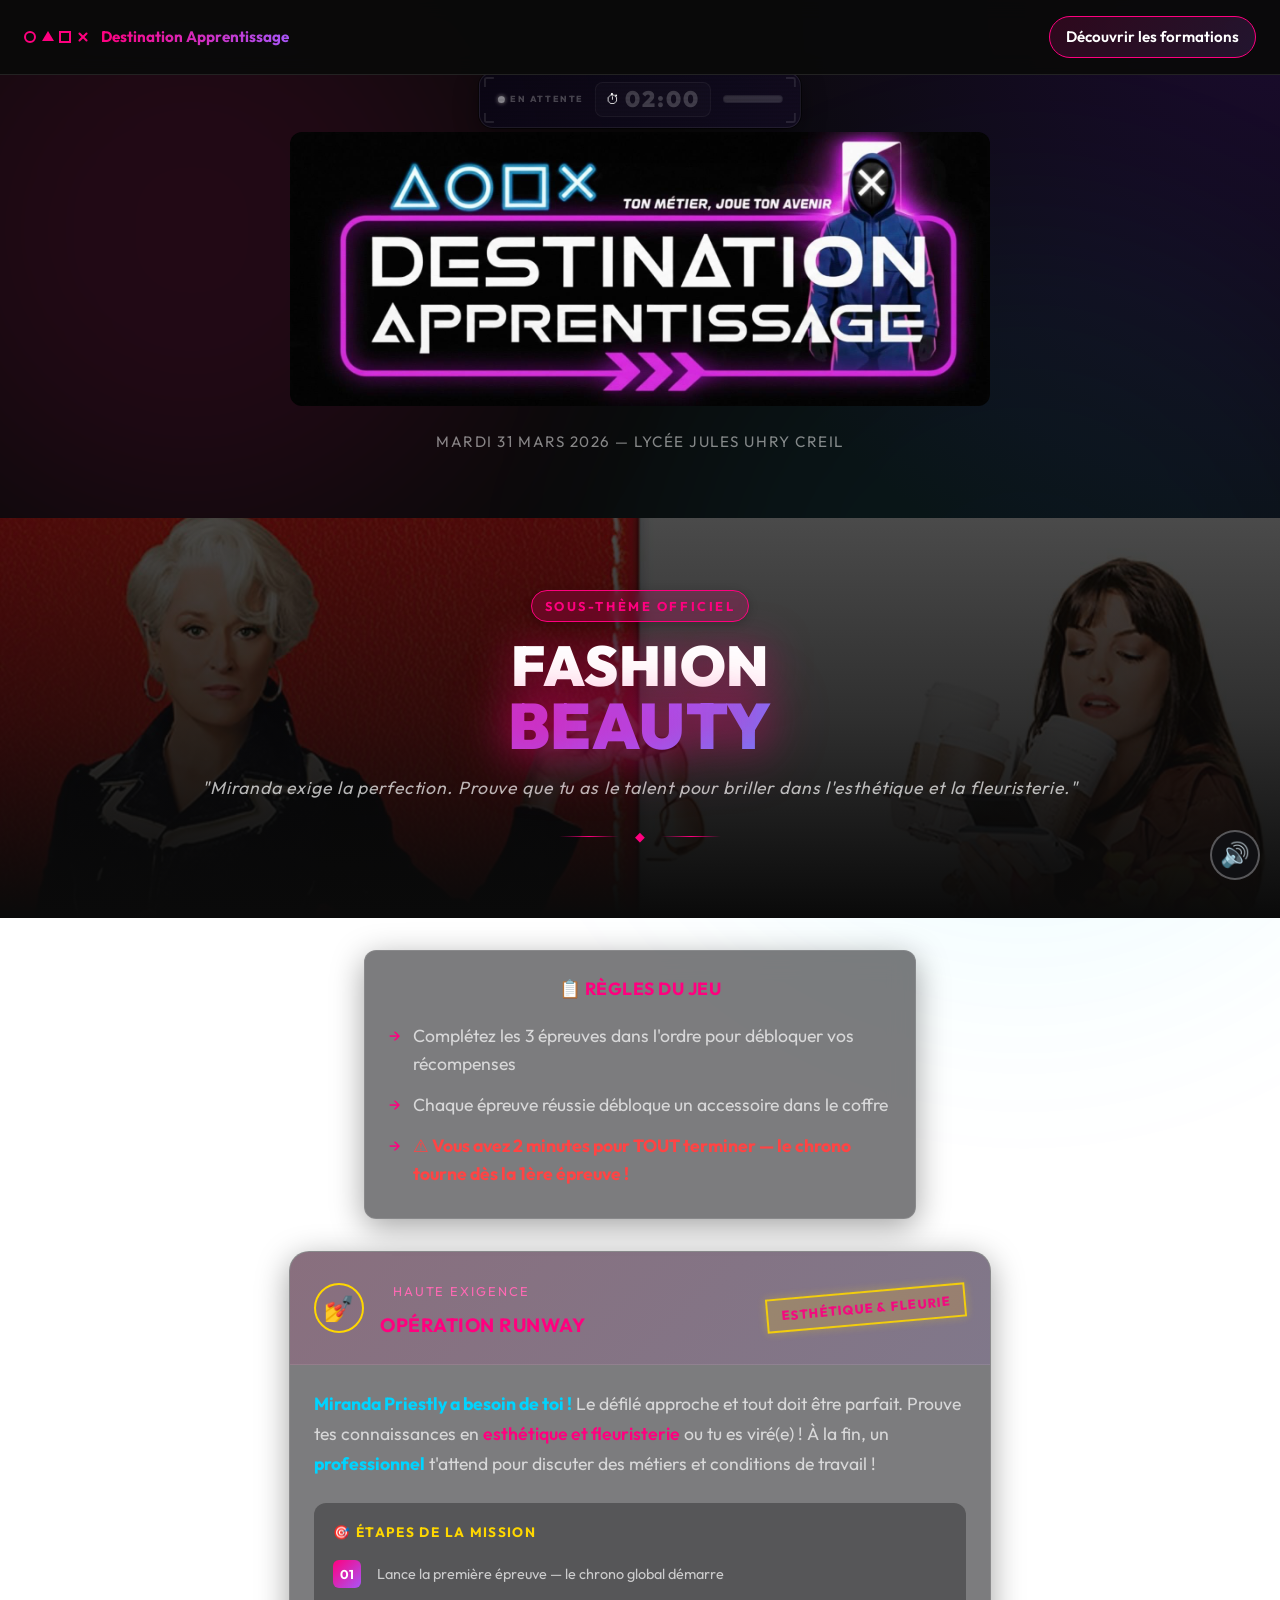
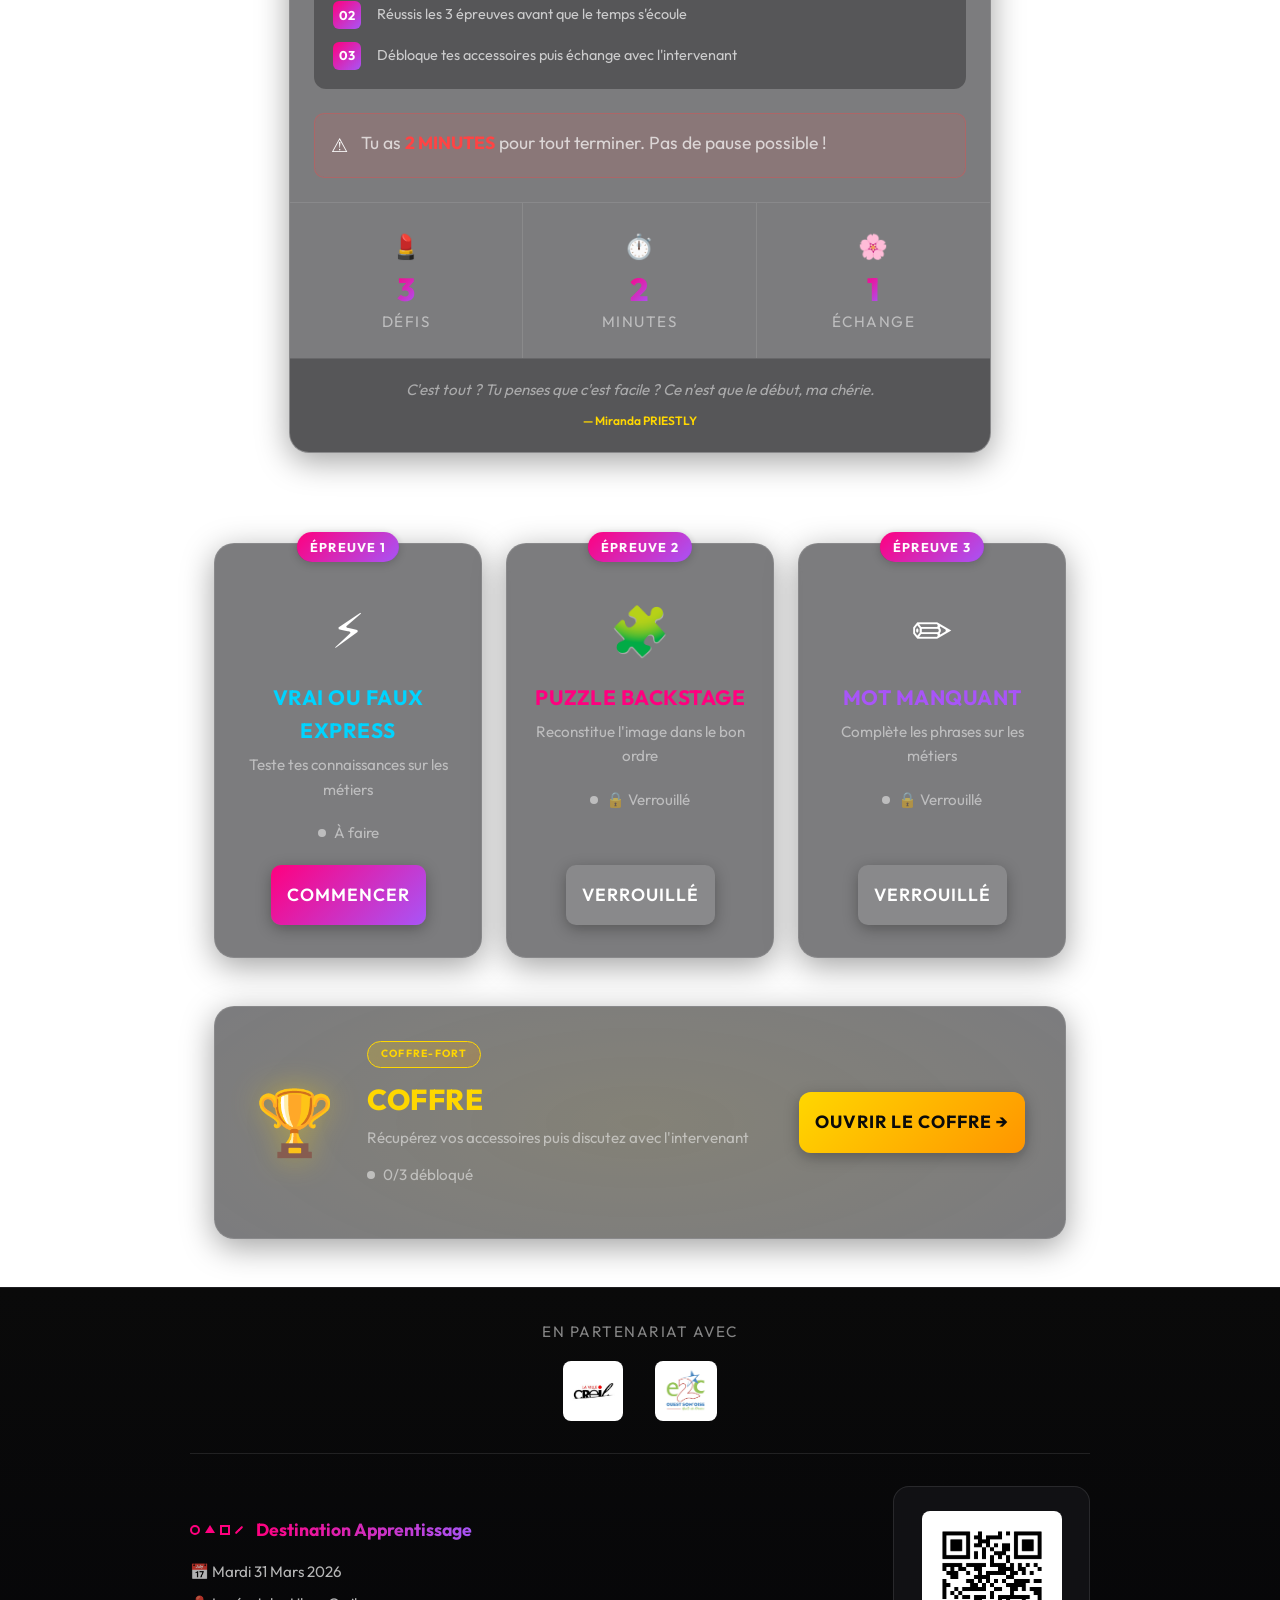
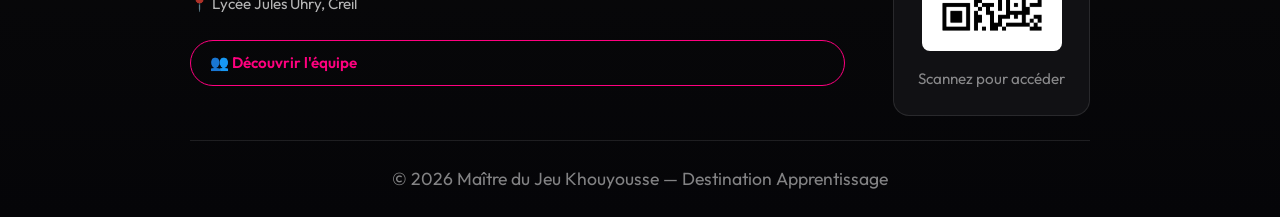
==== index.html @ c0b59d20 "Add files via upload" ====
<!DOCTYPE html>
<html lang="fr">
<head>
  <meta charset="UTF-8">
  <meta name="viewport" content="width=device-width, initial-scale=1.0">
  <title>Destination Apprentissage - Accueil</title>
  <link rel="stylesheet" href="css/styles.css">
  <link rel="icon" type="image/jpeg" href="img/favicon.jpeg">
  <audio id="bg-music" loop><source src="audio/music.mp3" type="audio/mpeg"></audio>
</head>
<body>
  <div class="page-loader" id="page-loader">
    <div class="loader-content"><div class="loader-logo"><div class="loader-symbols">
      <span class="loader-symbol circle"></span><span class="loader-symbol triangle"></span><span class="loader-symbol square"></span><span class="loader-symbol cross"></span>
    </div></div>
    <div class="loader-text">DESTINATION APPRENTISSAGE</div>
    <div class="loader-bar"><div class="loader-progress"></div></div>
    <div class="loader-status">Atterrissage imminent...</div></div>
  </div>
  <header class="header">
    <div class="header-left">
      <div class="squid-symbols"><span class="symbol circle"></span><span class="symbol triangle"></span><span class="symbol square"></span><span class="symbol cross"></span></div>
      <span class="logo-text">Destination Apprentissage</span>
    </div>
    <div class="header-right">
      <a href="https://www.onisep.fr/ressources/univers-metier/metiers/estheticien-cosmeticien-estheticienne-cosmeticienne" target="_blank" class="btn-formation"><span class="btn-formation-text">Découvrir les formations</span></a>
    </div>
  </header>
  <main class="main-container">
    <section class="hero">
      <img src="img/affiche_boost.jpeg" alt="Destination Apprentissage" class="hero-affiche">
      <p class="hero-subtitle">Mardi 31 Mars 2026 — Lycée Jules Uhry Creil</p>
    </section>
    <section class="mission-section">
      <div class="mission-hero">
        <div class="mission-hero-bg">
          <img src="img/prada.jpg" alt="Le Diable s'habille en Prada" class="mission-hero-img">
          <div class="mission-hero-overlay"></div>
        </div>
        <div class="mission-hero-content">
          <span class="mission-tag">SOUS-THÈME OFFICIEL</span>
          
          <h2 class="mission-main-title">FASHION<br><span>BEAUTY</span></h2>
          
          <p class="mission-tagline">"Miranda exige la perfection. Prouve que tu as le talent pour briller dans l'esthétique et la fleuristerie."</p>
          <div class="mission-divider"><span class="divider-line"></span><span class="divider-icon">◆</span><span class="divider-line"></span></div>
        </div>
      </div>
    </section>
    <section class="rules-section">
      <div class="card">
        <h2>📋 RÈGLES DU JEU</h2>
        <ul class="rules-list">
          <li>Complétez les 3 épreuves dans l'ordre pour débloquer vos récompenses</li>
          <li>Chaque épreuve réussie débloque un accessoire dans le coffre</li>
          <li><strong class="warning">⚠️ Vous avez 2 minutes pour TOUT terminer — le chrono tourne dès la 1ère épreuve !</strong></li>
        </ul>
      </div>
    </section>
    <section class="briefing-section-centered">
      <div class="briefing-card-index">
        <div class="briefing-header">
          <div class="briefing-icon"><span class="icon-ring"></span><span class="icon-center">💅</span></div>
          <div class="briefing-title">
            <span class="briefing-label" style="color: #ff69b4;">HAUTE EXIGENCE</span>
            <h3 style="color: #ff007f;">OPÉRATION RUNWAY</h3>
          </div>
          <div class="briefing-stamp" style="color: #ff007f;">ESTHÉTIQUE & FLEURIE</div>
        </div>
        <div class="briefing-body">
          <p class="briefing-intro">
            <strong>Miranda Priestly a besoin de toi !</strong> Le défilé approche et tout doit être parfait. Prouve tes connaissances en <span class="highlight">esthétique et fleuristerie</span> ou tu es viré(e) ! À la fin, un <strong>professionnel</strong> t'attend pour discuter des métiers et conditions de travail !
          </p>
          <div class="briefing-objectives">
            <h4>🎯 ÉTAPES DE LA MISSION</h4>
            <ul>
              <li><span class="obj-number">01</span> Lance la première épreuve — le chrono global démarre</li>
              <li><span class="obj-number">02</span> Réussis les 3 épreuves avant que le temps s'écoule</li>
              <li><span class="obj-number">03</span> Débloque tes accessoires puis échange avec l'intervenant</li>
            </ul>
          </div>
          <div class="briefing-warning"><span class="warning-icon">⚠️</span><p>Tu as <strong>2 MINUTES</strong> pour tout terminer. Pas de pause possible !</p></div>
        </div>
        <div class="briefing-stats">
          <div class="stat-card"><span class="stat-icon">💄</span><span class="stat-number">3</span><span class="stat-text">DÉFIS</span></div>
          <div class="stat-card"><span class="stat-icon">⏱️</span><span class="stat-number">2</span><span class="stat-text">MINUTES</span></div>
          <div class="stat-card"><span class="stat-icon">🌸</span><span class="stat-number">1</span><span class="stat-text">ÉCHANGE</span></div>
        </div>
        <div class="briefing-footer">
          <p>C'est tout ? Tu penses que c'est facile ? Ce n'est que le début, ma chérie.</p>
          <span class="footer-signature">— Miranda PRIESTLY</span>
        </div>
      </div>
    </section>
    <section class="epreuves-section">
      <h2 class="epreuves-title">PARCOURS DES ÉPREUVES</h2>
      <div class="epreuves-row">
        <div class="epreuve-card" id="card-enigme1">
          <div class="epreuve-badge">ÉPREUVE 1</div>
          <div class="epreuve-icon">⚡</div>
          <h3 class="cyan">VRAI OU FAUX EXPRESS</h3>
          <p>Teste tes connaissances sur les métiers</p>
          <div class="epreuve-status" id="status-enigme1"><span class="status-dot"></span><span>À faire</span></div>
          <a href="enigme1.html" class="epreuve-btn" id="btn-enigme1">COMMENCER</a>
        </div>
        <div class="epreuve-card locked" id="card-quiz">
          <div class="epreuve-badge">ÉPREUVE 2</div>
          <div class="epreuve-icon">🧩</div>
          <h3 class="pink">PUZZLE BACKSTAGE</h3>
          <p>Reconstitue l'image dans le bon ordre</p>
          <div class="epreuve-status" id="status-quiz"><span class="status-dot"></span><span>🔒 Verrouillé</span></div>
          <a href="quiz.html" class="epreuve-btn disabled" id="btn-quiz">VERROUILLÉ</a>
        </div>
        <div class="epreuve-card locked" id="card-enigma">
          <div class="epreuve-badge">ÉPREUVE 3</div>
          <div class="epreuve-icon">✏️</div>
          <h3 class="purple">MOT MANQUANT</h3>
          <p>Complète les phrases sur les métiers</p>
          <div class="epreuve-status" id="status-enigma"><span class="status-dot"></span><span>🔒 Verrouillé</span></div>
          <a href="enigme.html" class="epreuve-btn disabled" id="btn-enigma">VERROUILLÉ</a>
        </div>
      </div>
    </section>
    <section class="coffre-section-index">
      <div class="coffre-banner"><div class="coffre-banner-glow"></div>
        <div class="coffre-banner-inner">
          <div class="coffre-banner-icon">🏆</div>
          <div class="coffre-banner-info">
            <span class="coffre-banner-tag">COFFRE-FORT</span><h2>COFFRE</h2>
            <p>Récupérez vos accessoires puis discutez avec l'intervenant</p>
            <div class="epreuve-status" id="status-coffre"><span class="status-dot"></span><span>0/3 débloqué</span></div>
          </div>
          <a href="coffre.html" class="coffre-banner-btn">OUVRIR LE COFFRE →</a>
        </div>
      </div>
    </section>
  </main>
  <footer class="footer-enhanced">
    <div class="footer-content">
      <div class="footer-partners"><span class="partners-label">En partenariat avec</span><div class="partners-logos"><img src="img/logo-creil.png" alt="Ville de Creil" class="partner-logo"><img src="img/logo-e2c.jpg" alt="E2C" class="partner-logo"></div></div>
      <div class="footer-main">
        <div class="footer-info">
          <div class="footer-logo"><div class="squid-symbols"><span class="symbol circle"></span><span class="symbol triangle"></span><span class="symbol square"></span><span class="symbol cross"></span></div><span class="footer-title">Destination Apprentissage</span></div>
          <p class="footer-date">📅 Mardi 31 Mars 2026</p><p class="footer-location">📍 Lycée Jules Uhry, Creil</p>
          <a href="equipe.html" class="btn-equipe">👥 Découvrir l'équipe</a>
        </div>
        <div class="footer-qr"><div class="qr-box"><div class="qr-placeholder" id="qr-code"><img src="img/qrcode.png" alt="QR Code" class="qr-img"></div><p class="qr-label">Scannez pour accéder</p></div></div>
      </div>
      <div class="footer-bottom"><p>© 2026 Maître du Jeu Khouyousse — Destination Apprentissage</p></div>
    </div>
  </footer>
  <script src="js/loader.js"></script><script src="js/gameState.js"></script><script src="js/globalTimer.js"></script><script src="js/index.js"></script><script src="js/music.js"></script>
</body>
</html>
---- css/styles.css ----
/* ==========================================
   RESET & VARIABLES
   ========================================== */
@import url('https://fonts.googleapis.com/css2?family=Outfit:wght@300;400;600;700;800;900&display=swap');
* {
  margin: 0;
  padding: 0;
  box-sizing: border-box;
}

:root {
  --bg: #0a0a0a;
  --bg-card: #111114;
  --bg-card-hover: #1a1a1f;
  --pink: #ff007f;
  --purple: #a855f7;
  --cyan: #00d4ff;
  --green: #00ff88;
  --red: #ff4444;
  --gold: #ffd700;
  --white: #ffffff;
  --gray: rgba(255,255,255,0.5);
  --gray-light: rgba(255,255,255,0.7);
  --border: rgba(255,255,255,0.1);
}

body {
  font-family: 'Segoe UI', system-ui, -apple-system, sans-serif;
  background: var(--bg);
  color: var(--white);
  line-height: 1.6;
  min-height: 100vh;
}

/* HEADER */
.header {
  position: fixed;
  top: 0;
  left: 0;
  right: 0;
  z-index: 100;
  display: flex;
  justify-content: space-between;
  align-items: center;
  padding: 1rem 1.5rem;
  background: rgba(10,10,10,0.95);
  backdrop-filter: blur(10px);
  border-bottom: 1px solid var(--border);
}

.header-left { display: flex; align-items: center; gap: 0.75rem; flex-shrink: 0; }
.header-center { flex: 1; display: flex; justify-content: center; }
.header-right { flex-shrink: 0; }

.squid-symbols { display: flex; gap: 0.35rem; }
.symbol.circle { width: 12px; height: 12px; border: 2px solid var(--pink); border-radius: 50%; }
.symbol.triangle { width: 0; height: 0; border-left: 6px solid transparent; border-right: 6px solid transparent; border-bottom: 10px solid var(--pink); }
.symbol.square { width: 12px; height: 12px; border: 2px solid var(--pink); }
.symbol.cross { width: 12px; height: 12px; position: relative; }
.symbol.cross::before, .symbol.cross::after { content: ''; position: absolute; background: var(--pink); border-radius: 1px; width: 2px; height: 100%; top: 50%; left: 50%; }
.symbol.cross::before { transform: translate(-50%, -50%) rotate(45deg); }
.symbol.cross::after { transform: translate(-50%, -50%) rotate(-45deg); }

.logo-text {
  font-size: 0.95rem;
  font-weight: 700;
  background: linear-gradient(90deg, var(--pink), var(--purple));
  -webkit-background-clip: text;
  -webkit-text-fill-color: transparent;
}

.back-btn { color: var(--gray); text-decoration: none; font-size: 0.9rem; transition: color 0.2s; white-space: nowrap; flex-shrink: 0; }
.back-btn:hover { color: var(--white); }

.page-badge {
  padding: 0.3rem 1rem;
  background: rgba(255,0,127,0.15);
  border: 1px solid var(--pink);
  border-radius: 20px;
  font-size: 0.7rem;
  font-weight: 600;
  letter-spacing: 0.1em;
  color: var(--pink);
}
.page-badge.gold { background: rgba(255,215,0,0.15); border-color: var(--gold); color: var(--gold); }

/* MAIN */
.main-container { padding-top: 70px; }

/* HERO */
.hero { padding: 2rem 1.5rem; text-align: center; }
.hero-affiche { max-width: 700px; width: 100%; height: auto; border-radius: 12px; }
.hero-subtitle { margin-top: 1rem; color: var(--gray); font-size: 0.85rem; letter-spacing: 0.1em; text-transform: uppercase; }

/* RULES */
.rules-section { padding: 0 1.5rem 2rem; max-width: 600px; margin: 0 auto; }
.card { background: var(--bg-card); border: 1px solid var(--border); border-radius: 12px; padding: 1.5rem; text-align: center; }
.card h2 { color: var(--pink); font-size: 1.1rem; margin-bottom: 0.75rem; }
.rules-list { list-style: none; text-align: left; }
.rules-list li { color: var(--gray-light); font-size: 0.85rem; padding: 0.4rem 0; padding-left: 1.5rem; position: relative; }
.rules-list li::before { content: "→"; position: absolute; left: 0; color: var(--pink); }
.warning { color: var(--red) !important; }

/* SLIDER */
.slider-section { padding: 2rem 0; }
.section-title { text-align: center; font-size: 1rem; color: var(--gray); letter-spacing: 0.15em; margin-bottom: 1.5rem; }
.slider-container { display: flex; align-items: center; justify-content: center; max-width: 420px; margin: 0 auto; padding: 0 0.5rem; }
.slider-viewport { flex: 1; overflow: hidden; border-radius: 20px; }
.slider-track { display: flex; transition: transform 0.4s ease; }
.slide { min-width: 100%; padding: 0.5rem; }

.slide-card { background: var(--bg-card); border: 2px solid var(--border); border-radius: 20px; padding: 2rem 1.5rem; text-align: center; position: relative; transition: all 0.3s; }
.slide-card:hover { border-color: var(--pink); }
.slide-card.locked { opacity: 0.5; }
.slide-card.locked:hover { border-color: var(--border); }
.slide-card.coffre { border-color: rgba(255,215,0,0.3); }
.slide-card.coffre:hover { border-color: var(--gold); }

.slide-badge { position: absolute; top: -12px; left: 50%; transform: translateX(-50%); padding: 0.3rem 1rem; background: linear-gradient(135deg, var(--pink), var(--purple)); border-radius: 20px; font-size: 0.7rem; font-weight: 700; letter-spacing: 0.1em; }
.slide-badge.gold { background: linear-gradient(135deg, var(--gold), #ff9500); }
.slide-icon { font-size: 3.5rem; margin: 1rem 0; }
.slide-card h3 { font-size: 1.5rem; margin-bottom: 0.5rem; }
.slide-card h3.pink { color: var(--pink); }
.slide-card h3.cyan { color: var(--cyan); }
.slide-card h3.purple { color: var(--purple); }
.slide-card h3.gold { color: var(--gold); }
.slide-card p { color: var(--gray); font-size: 0.9rem; margin-bottom: 1.5rem; }
.slide-status { display: flex; align-items: center; justify-content: center; gap: 0.5rem; margin-bottom: 1.5rem; font-size: 0.85rem; color: var(--gray); }

.status-dot { width: 8px; height: 8px; border-radius: 50%; background: var(--gray); }
.status-dot.success { background: var(--green); }
.status-dot.fail { background: var(--red); }

.slide-btn { display: inline-block; padding: 0.8rem 2rem; background: linear-gradient(135deg, var(--pink), var(--purple)); border-radius: 10px; color: white; text-decoration: none; font-size: 0.9rem; font-weight: 600; transition: all 0.3s; }
.slide-btn:hover { transform: scale(1.05); box-shadow: 0 0 25px rgba(255,0,127,0.4); }
.slide-btn.disabled { background: var(--border); pointer-events: none; }
.slide-btn.success { background: var(--green); pointer-events: none; }
.slide-btn.fail { background: var(--red); pointer-events: none; }
.slide-btn.gold { background: linear-gradient(135deg, var(--gold), #ff9500); }

.slider-btn { width: 36px; height: 36px; background: var(--bg-card); border: 1px solid var(--border); border-radius: 50%; color: var(--white); font-size: 1.2rem; cursor: pointer; transition: all 0.3s; flex-shrink: 0; }
.slider-btn:hover { border-color: var(--pink); color: var(--pink); }
.slider-dots { display: flex; justify-content: center; gap: 0.75rem; margin-top: 1.5rem; }
.dot { width: 10px; height: 10px; border-radius: 50%; background: var(--border); cursor: pointer; transition: all 0.3s; }
.dot:hover { background: var(--gray); }
.dot.active { background: var(--pink); transform: scale(1.2); }

/* ==========================================
   MISSION SECTION - STYLE CINÉMATIQUE
   ========================================== */
.mission-section { 
  padding: 0; 
  max-width: 100%; 
  margin: 2rem 0; 
}

/* HERO BANNER */
.mission-hero {
  position: relative;
  width: 100%;
  height: 400px;
  overflow: hidden;
  display: flex;
  align-items: center;
  justify-content: center;
}

.mission-hero-bg {
  position: absolute;
  inset: 0;
  z-index: 0;
}

.mission-hero-img {
  width: 100%;
  height: 100%;
  object-fit: cover;
  object-position: center 20%;
  filter: brightness(0.4) saturate(1.2);
}

.mission-hero-overlay {
  position: absolute;
  inset: 0;
  background: linear-gradient(
    180deg,
    rgba(10, 10, 10, 0.3) 0%,
    rgba(10, 10, 10, 0.6) 50%,
    rgba(10, 10, 10, 1) 100%
  );
}

.mission-hero-content {
  position: relative;
  z-index: 1;
  text-align: center;
  padding: 2rem;
}

.mission-tag {
  display: inline-block;
  padding: 0.4rem 1.2rem;
  background: rgba(255, 0, 127, 0.2);
  border: 1px solid var(--pink);
  border-radius: 30px;
  font-size: 0.7rem;
  font-weight: 700;
  letter-spacing: 0.2em;
  color: var(--pink);
  margin-bottom: 1rem;
  text-transform: uppercase;
}

.mission-main-title {
  font-size: 3.5rem;
  font-weight: 900;
  line-height: 1;
  color: var(--white);
  text-transform: uppercase;
  letter-spacing: 0.1em;
  text-shadow: 0 0 40px rgba(255, 0, 127, 0.5);
  margin-bottom: 1rem;
}

.mission-main-title span {
  display: block;
  font-size: 4rem;
  background: linear-gradient(135deg, var(--pink), var(--purple), var(--cyan));
  -webkit-background-clip: text;
  -webkit-text-fill-color: transparent;
  filter: drop-shadow(0 0 30px rgba(255, 0, 127, 0.4));
}

.mission-tagline {
  font-size: 1.1rem;
  color: var(--gray-light);
  font-style: italic;
  letter-spacing: 0.05em;
}

.mission-divider {
  display: flex;
  align-items: center;
  justify-content: center;
  gap: 1rem;
  margin-top: 1.5rem;
}

.divider-line {
  width: 60px;
  height: 1px;
  background: linear-gradient(90deg, transparent, var(--pink), transparent);
}

.divider-icon {
  color: var(--pink);
  font-size: 0.8rem;
}

/* BRIEFING CARD */
.briefing-container {
  max-width: 700px;
  margin: -40px auto 0;
  padding: 0 1.5rem;
  position: relative;
  z-index: 2;
}

.briefing-card {
  background: linear-gradient(145deg, var(--bg-card), #0d0d10);
  border: 1px solid var(--border);
  border-radius: 20px;
  overflow: hidden;
  box-shadow: 
    0 20px 60px rgba(0, 0, 0, 0.5),
    0 0 0 1px rgba(255, 255, 255, 0.05) inset;
}

.briefing-header {
  display: flex;
  align-items: center;
  gap: 1rem;
  padding: 1.5rem;
  background: linear-gradient(135deg, rgba(255, 0, 127, 0.1), rgba(168, 85, 247, 0.1));
  border-bottom: 1px solid var(--border);
  position: relative;
}

.briefing-icon {
  position: relative;
  width: 50px;
  height: 50px;
  display: flex;
  align-items: center;
  justify-content: center;
}

.icon-ring {
  position: absolute;
  inset: 0;
  border: 2px solid var(--gold);
  border-radius: 50%;
  animation: pulse-ring 2s ease-out infinite;
}

@keyframes pulse-ring {
  0% { transform: scale(1); opacity: 1; }
  100% { transform: scale(1.3); opacity: 0; }
}

.icon-center {
  font-size: 1.5rem;
  position: relative;
  z-index: 1;
}

.briefing-title {
  flex: 1;
}

.briefing-label {
  display: block;
  font-size: 0.65rem;
  color: var(--gold);
  letter-spacing: 0.15em;
  margin-bottom: 0.2rem;
}

.briefing-title h3 {
  font-size: 1.2rem;
  font-weight: 700;
  color: var(--white);
  margin: 0;
}

.briefing-stamp {
  padding: 0.3rem 0.8rem;
  background: linear-gradient(135deg, rgba(255,215,0,0.2), rgba(255,165,0,0.2));
  border: 2px solid var(--gold);
  color: var(--gold);
  font-size: 0.7rem;
  font-weight: 800;
  letter-spacing: 0.1em;
  transform: rotate(-5deg);
  opacity: 0.9;
  box-shadow: 0 0 10px rgba(255,215,0,0.3);
}

.briefing-body {
  padding: 1.5rem;
}

.briefing-intro {
  font-size: 1rem;
  color: var(--gray-light);
  line-height: 1.7;
  margin-bottom: 1.5rem;
}

.briefing-intro strong {
  color: var(--cyan);
}

.highlight {
  color: var(--pink);
  font-weight: 600;
}

.briefing-objectives {
  background: rgba(0, 0, 0, 0.3);
  border-radius: 12px;
  padding: 1.2rem;
  margin-bottom: 1.5rem;
}

.briefing-objectives h4 {
  font-size: 0.85rem;
  color: var(--gold);
  margin-bottom: 1rem;
  letter-spacing: 0.1em;
}

.briefing-objectives ul {
  list-style: none;
  display: flex;
  flex-direction: column;
  gap: 0.8rem;
}

.briefing-objectives li {
  display: flex;
  align-items: center;
  gap: 1rem;
  color: var(--gray-light);
  font-size: 0.9rem;
}

.obj-number {
  display: flex;
  align-items: center;
  justify-content: center;
  width: 28px;
  height: 28px;
  background: linear-gradient(135deg, var(--pink), var(--purple));
  border-radius: 6px;
  font-size: 0.75rem;
  font-weight: 700;
  color: var(--white);
  flex-shrink: 0;
}

.briefing-warning {
  display: flex;
  align-items: flex-start;
  gap: 0.8rem;
  padding: 1rem;
  background: rgba(255, 68, 68, 0.1);
  border: 1px solid rgba(255, 68, 68, 0.3);
  border-radius: 10px;
}

.briefing-warning .warning-icon {
  font-size: 1.2rem;
  flex-shrink: 0;
}

.briefing-warning p {
  margin: 0;
  font-size: 0.85rem;
  color: var(--gray-light);
  line-height: 1.5;
}

.briefing-warning strong {
  color: var(--red);
}

/* STATS */
.briefing-stats {
  display: grid;
  grid-template-columns: repeat(3, 1fr);
  border-top: 1px solid var(--border);
}

.stat-card {
  display: flex;
  flex-direction: column;
  align-items: center;
  padding: 1.5rem 1rem;
  border-right: 1px solid var(--border);
  transition: background 0.3s;
}

.stat-card:last-child {
  border-right: none;
}

.stat-card:hover {
  background: rgba(255, 0, 127, 0.05);
}

.stat-icon {
  font-size: 1.5rem;
  margin-bottom: 0.5rem;
}

.stat-number {
  font-size: 2rem;
  font-weight: 800;
  background: linear-gradient(135deg, var(--pink), var(--purple));
  -webkit-background-clip: text;
  -webkit-text-fill-color: transparent;
  line-height: 1;
}

.stat-text {
  font-size: 0.7rem;
  color: var(--gray);
  letter-spacing: 0.1em;
  margin-top: 0.3rem;
}

/* FOOTER */
.briefing-footer {
  padding: 1.2rem 1.5rem;
  background: rgba(0, 0, 0, 0.3);
  text-align: center;
  border-top: 1px solid var(--border);
}

.briefing-footer p {
  font-size: 0.85rem;
  color: var(--gray);
  font-style: italic;
  margin: 0 0 0.3rem 0;
}

.footer-signature {
  font-size: 0.75rem;
  color: var(--gold);
  font-weight: 600;
}

/* RESPONSIVE */
@media (max-width: 768px) {
  .mission-hero {
    height: 320px;
  }
  
  .mission-main-title {
    font-size: 2.2rem;
  }
  
  .mission-main-title span {
    font-size: 2.8rem;
  }
  
  .briefing-container {
    padding: 0 1rem;
    margin-top: -30px;
  }
  
  .briefing-header {
    flex-wrap: wrap;
    gap: 0.8rem;
  }
  
  .briefing-stamp {
    position: absolute;
    top: 1rem;
    right: 1rem;
  }
  
  .briefing-stats {
    grid-template-columns: repeat(3, 1fr);
  }
  
  .stat-card {
    padding: 1rem 0.5rem;
  }
  
  .stat-number {
    font-size: 1.5rem;
  }
}

@media (max-width: 480px) {
  .mission-hero {
    height: 280px;
  }
  
  .mission-main-title {
    font-size: 1.8rem;
  }
  
  .mission-main-title span {
    font-size: 2.2rem;
  }
  
  .mission-tagline {
    font-size: 0.9rem;
  }
  
  .briefing-icon {
    display: none;
  }
  
  .stat-icon {
    font-size: 1.2rem;
  }
  
  .stat-number {
    font-size: 1.3rem;
  }
  
  .stat-text {
    font-size: 0.6rem;
  }
}


/* GAME PAGE */
.game-page { padding: 80px 1.5rem 2rem; min-height: 100vh; display: flex; align-items: center; justify-content: center; }
.game-container { width: 100%; max-width: 450px; }
.game-header { text-align: center; margin-bottom: 2rem; }
.game-icon-large { font-size: 3.5rem; margin-bottom: 0.5rem; }
.game-header h1 { font-size: 2rem; margin-bottom: 0.5rem; }
.game-header h1.pink { color: var(--pink); }
.game-header h1.cyan { color: var(--cyan); }
.game-header h1.purple { color: var(--purple); }
.game-header h1.gold { color: var(--gold); }
.game-header p { color: var(--gray); font-size: 0.95rem; }
.game-content { background: var(--bg-card); border: 1px solid var(--border); border-radius: 20px; padding: 2rem; }

/* TIMER */
.timer-container { text-align: center; margin-bottom: 1.5rem; }
.timer-display { display: flex; align-items: center; justify-content: center; gap: 0.25rem; }
.timer-num { font-size: 4rem; font-weight: 800; font-family: 'Courier New', monospace; background: linear-gradient(135deg, var(--pink), var(--purple)); -webkit-background-clip: text; -webkit-text-fill-color: transparent; }
.timer-sep { font-size: 3.5rem; color: var(--pink); animation: blink 1s infinite; }
@keyframes blink { 0%, 100% { opacity: 1; } 50% { opacity: 0.3; } }
.timer-label { display: block; font-size: 0.7rem; color: var(--gray); letter-spacing: 0.2em; margin-top: 0.5rem; }

/* BUTTONS */
.btn-primary { display: block; width: 100%; padding: 1rem; background: linear-gradient(135deg, var(--pink), var(--purple)); border: none; border-radius: 10px; color: white; font-size: 1rem; font-weight: 600; text-decoration: none; text-align: center; cursor: pointer; transition: all 0.3s; }
.btn-primary:hover { transform: scale(1.02); box-shadow: 0 0 30px rgba(255,0,127,0.4); }
.btn-primary:disabled { opacity: 0.6; cursor: not-allowed; transform: none; box-shadow: none; }
.btn-gold { background: linear-gradient(135deg, var(--gold), #ff9500); }
.btn-success { padding: 0.8rem 1.5rem; background: rgba(0,255,136,0.15); border: 1px solid var(--green); border-radius: 8px; color: var(--green); font-size: 0.9rem; font-weight: 600; cursor: pointer; transition: all 0.3s; }
.btn-success:hover { background: var(--green); color: var(--bg); }
.btn-fail { padding: 0.8rem 1.5rem; background: rgba(255,68,68,0.15); border: 1px solid var(--red); border-radius: 8px; color: var(--red); font-size: 0.9rem; font-weight: 600; cursor: pointer; transition: all 0.3s; }
.btn-fail:hover { background: var(--red); color: var(--bg); }
.btn-reset { margin-top: 2rem; padding: 0.6rem 1rem; background: transparent; border: 1px solid var(--border); border-radius: 6px; color: var(--gray); font-size: 0.8rem; cursor: pointer; transition: all 0.3s; width: 100%; }
.btn-reset:hover { border-color: var(--red); color: var(--red); }

/* WARNING */
.warning-box { background: rgba(255,150,0,0.1); border: 1px solid rgba(255,150,0,0.4); border-radius: 10px; padding: 1rem; margin-bottom: 1.5rem; display: flex; align-items: flex-start; gap: 0.75rem; }
.warning-box.active { background: rgba(255,68,68,0.15); border-color: var(--red); animation: pulse-warning 1s infinite; }
@keyframes pulse-warning { 0%, 100% { opacity: 1; } 50% { opacity: 0.7; } }
.warning-icon { font-size: 1.3rem; flex-shrink: 0; }
.warning-box p { color: rgba(255,200,100,0.9); font-size: 0.85rem; margin: 0; text-align: left; }
.warning-box.active p { color: var(--red); }

/* LOCKED */
.locked-container { text-align: center; }
.locked-box { padding: 2rem; }
.lock-icon { font-size: 3rem; display: block; margin-bottom: 1rem; }
.locked-box h3 { color: var(--gray-light); margin-bottom: 0.5rem; }
.locked-box p { color: var(--gray); margin-bottom: 1.5rem; }

/* VALIDATION */
.validation-container { margin-top: 1.5rem; padding-top: 1.5rem; border-top: 1px solid var(--border); animation: fadeIn 0.3s ease; }
@keyframes fadeIn { from { opacity: 0; transform: translateY(10px); } to { opacity: 1; transform: translateY(0); } }
.validation-box { text-align: center; }
.validation-box h3 { color: var(--pink); margin-bottom: 0.5rem; }
.validation-box p { color: var(--gray); margin-bottom: 1rem; }
.validation-btns { display: flex; gap: 1rem; justify-content: center; }

/* RESULT */
.result-container { animation: fadeIn 0.3s ease; }
.result-box { text-align: center; padding: 1rem 0; }
.result-icon { width: 70px; height: 70px; margin: 0 auto 1rem; border-radius: 50%; display: flex; align-items: center; justify-content: center; font-size: 2rem; font-weight: 700; }
.result-box.success .result-icon { background: rgba(0,255,136,0.15); color: var(--green); }
.result-box.fail .result-icon { background: rgba(255,68,68,0.15); color: var(--red); }
.result-box h3 { font-size: 1.3rem; margin-bottom: 0.5rem; }
.result-box.success h3 { color: var(--green); }
.result-box.fail h3 { color: var(--red); }
.result-box p { color: var(--gray); margin-bottom: 1.5rem; }
.result-score { font-size: 1.1rem; color: var(--gray-light); margin-bottom: 1rem !important; }

/* QUIZ */
.quiz-container { animation: fadeIn 0.3s ease; }
.quiz-progress { margin-bottom: 1.5rem; }
#progress-text { font-size: 0.8rem; color: var(--gray); }
.progress-bar { height: 4px; background: var(--border); border-radius: 2px; margin-top: 0.5rem; overflow: hidden; }
.progress-fill { height: 100%; background: linear-gradient(90deg, var(--pink), var(--cyan)); transition: width 0.3s; }
.quiz-question { font-size: 1.1rem; text-align: center; margin-bottom: 1.5rem; color: var(--white); }
.quiz-options { display: flex; flex-direction: column; gap: 0.6rem; }
.quiz-option { padding: 1rem; background: rgba(255,255,255,0.03); border: 1px solid var(--border); border-radius: 10px; color: var(--white); font-size: 0.95rem; text-align: left; cursor: pointer; transition: all 0.2s; }
.quiz-option:hover { border-color: var(--cyan); background: rgba(0,212,255,0.08); }
.quiz-option.correct { border-color: var(--green); background: rgba(0,255,136,0.15); }
.quiz-option.wrong { border-color: var(--red); background: rgba(255,68,68,0.15); }

/* COFFRE */
.coffre-progress { display: flex; align-items: center; justify-content: center; margin-bottom: 2rem; }
.progress-item { display: flex; flex-direction: column; align-items: center; gap: 0.4rem; }
.progress-item span { font-size: 0.75rem; color: var(--gray); }
.progress-circle { width: 40px; height: 40px; border-radius: 50%; display: flex; align-items: center; justify-content: center; font-weight: 700; background: rgba(255,255,255,0.05); border: 2px solid var(--gray); color: var(--gray); transition: all 0.3s; }
.progress-circle.success { background: rgba(0,255,136,0.15); border-color: var(--green); color: var(--green); }
.progress-circle.fail { background: rgba(255,68,68,0.15); border-color: var(--red); color: var(--red); }
.progress-line { width: 30px; height: 2px; background: var(--border); margin: 0 0.5rem; margin-bottom: 1.5rem; }
.rewards-list { display: flex; flex-direction: column; gap: 0.75rem; }
.reward-card { display: flex; align-items: center; gap: 1rem; padding: 1rem; background: rgba(255,255,255,0.02); border: 1px solid var(--border); border-radius: 12px; cursor: pointer; transition: all 0.3s; }
.reward-card:hover { background: rgba(255,255,255,0.05); border-color: var(--pink); }
.reward-card.unlocked { border-color: var(--green); }
.reward-card.unlocked:hover { border-color: var(--green); background: rgba(0,255,136,0.05); }
.reward-icon { font-size: 1.8rem; }
.reward-info { flex: 1; }
.reward-info h3 { font-size: 1rem; margin-bottom: 0.15rem; }
.reward-link { font-size: 0.75rem; color: var(--gray); }
.reward-status { font-size: 0.8rem; color: var(--gray); }
.reward-status.unlocked { color: var(--green); }
.reward-status.failed { color: var(--red); }

/* MODAL */
.modal { position: fixed; inset: 0; background: rgba(0,0,0,0.9); display: none; align-items: center; justify-content: center; z-index: 1000; padding: 1rem; }
.modal.visible { display: flex; }
.modal-content { background: var(--bg-card); border-radius: 20px; padding: 2.5rem 2rem; text-align: center; max-width: 380px; width: 100%; animation: scaleIn 0.3s ease; }
@keyframes scaleIn { from { transform: scale(0.9); opacity: 0; } to { transform: scale(1); opacity: 1; } }
.modal-content.success { border: 1px solid var(--green); }
.modal-content.fail { border: 1px solid var(--red); }
.modal-icon { width: 70px; height: 70px; margin: 0 auto 1rem; border-radius: 50%; display: flex; align-items: center; justify-content: center; font-size: 2rem; font-weight: 700; }
.modal-content.success .modal-icon { background: rgba(0,255,136,0.15); color: var(--green); }
.modal-content.fail .modal-icon { background: rgba(255,68,68,0.15); color: var(--red); }
.modal-content h3 { font-size: 1.3rem; margin-bottom: 0.75rem; }
.modal-content.success h3 { color: var(--green); }
.modal-content.fail h3 { color: var(--red); }
.modal-content p { color: var(--gray); line-height: 1.5; margin-bottom: 1.5rem; }

/* FOOTER */
.footer { text-align: center; padding: 1.5rem; border-top: 1px solid var(--border); color: var(--gray); font-size: 0.8rem; }

/* UTILITIES */
.hidden { display: none !important; }

/* RESPONSIVE TABLET */
@media (max-width: 768px) {
  .mission-content { grid-template-columns: 1fr; gap: 1.5rem; }
  .mission-posters { flex-direction: row; justify-content: center; }
  .poster-inner { max-height: 200px; }
  .mission-title { font-size: 1.5rem; }
  .mission-card { padding: 1.5rem; }
}

/* RESPONSIVE MOBILE */
@media (max-width: 480px) {
  .header { padding: 0.75rem 1rem; }
  .logo-text { display: none; }
  .timer-num { font-size: 3rem; }
  .timer-sep { font-size: 2.5rem; }
  .game-header h1 { font-size: 1.6rem; }
  .game-content { padding: 1.5rem; }
  .slider-btn { width: 32px; height: 32px; font-size: 1rem; }
  .slide-card { padding: 1.5rem 1rem; }
  .slide-icon { font-size: 2.5rem; }
  .slide-card h3 { font-size: 1.2rem; }
  .slide-btn { padding: 0.6rem 1.5rem; font-size: 0.8rem; }
  .mission-section { padding: 2rem 1rem; }
  .mission-title-box { padding: 1rem 1.5rem; }
  .mission-title { font-size: 1.3rem; }
  .mission-posters { flex-direction: column; align-items: center; }
  .poster-card { width: 100%; max-width: 200px; }
  .poster-inner { max-height: 180px; }
  .progress-line { width: 20px; }
  .progress-circle { width: 35px; height: 35px; font-size: 0.9rem; }
  .validation-btns { flex-direction: column; }
  .btn-success, .btn-fail { width: 100%; }
}

/* =================================================================
   CORRECTIF MOBILE (A COLLER À LA FIN DE STYLES.CSS)
   ================================================================= */

@media screen and (max-width: 768px) {

  /* --- STRUCTURE GLOBALE --- */
  body, html {
    overflow-x: hidden; /* Empêche le scroll horizontal indésirable */
    width: 100%;
  }

  .main-container, .game-container, .game-page {
    width: 100%;
    padding: 10px;
    box-sizing: border-box;
    margin: 0;
  }

  /* --- HEADER MOBILE --- */
  .header {
    padding: 0.75rem 1rem;
    gap: 0.5rem;
  }
  
  .header-left {
    flex-shrink: 0;
  }

  .header-center {
    flex: 1;
    display: flex;
    justify-content: center;
  }
  
  .header-right {
    flex-shrink: 0;
  }
  
  .back-btn {
    font-size: 0.85rem;
  }
  
  .page-badge {
    padding: 0.25rem 0.6rem;
    font-size: 0.6rem;
  }

  /* --- INDEX : HERO & MISSION --- */
  .hero-affiche {
    width: 100%;
    height: auto;
    object-fit: cover;
  }

  .mission-content {
    display: flex;
    flex-direction: column !important; /* Les éléments passent l'un sous l'autre */
  }

  .mission-posters {
    flex-direction: column !important;
    width: 100%;
    align-items: center;
  }

  .poster-card {
    width: 100%;
    max-width: 320px; /* Taille max sur mobile */
    margin-bottom: 20px;
  }
  
  .poster-img {
    width: 100%;
    height: auto;
  }

  .mission-description {
    padding: 0 !important;
    width: 100%;
  }

  /* --- SLIDER (CARROUSEL) --- */
  .slider-section {
    width: 100%;
    overflow: hidden;
  }

  .slider-container {
    padding: 0;
    width: 100%;
  }

  .slider-viewport {
    width: 90%; /* Le slider prend 90% de la largeur */
    margin: 0 auto;
  }

  .slide-card {
    width: 100% !important; /* La carte remplit le viewport */
    min-height: auto; /* Hauteur adaptative */
    padding: 20px 10px;
    margin: 0;
    box-sizing: border-box;
  }
  
  .slider-btn {
    z-index: 10; /* S'assure que les flèches sont au-dessus */
  }

  /* --- PAGES JEUX (QUIZ, ENIGME...) --- */
  .game-header h1 {
    font-size: 2rem; /* Titre plus petit */
    word-wrap: break-word; /* Coupe les mots si trop longs */
  }

  .game-icon-large {
    font-size: 3rem;
  }
  
  /* Quiz : Boutons l'un sous l'autre */
  .quiz-options {
    display: flex;
    flex-direction: column;
    gap: 10px;
  }
  
  .quiz-option {
    width: 100%;
    box-sizing: border-box;
  }

  /* Enigme : Timer adaptable */
  .timer-display {
    font-size: 15vw; /* S'adapte à la largeur de l'écran */
  }
  
  .validation-btns {
    display: flex;
    flex-direction: column;
    width: 100%;
    gap: 10px;
  }
  
  .validation-btns button {
    width: 100%;
    margin: 0;
  }

  /* --- COFFRE --- */
  .rewards-list {
    display: flex;
    flex-direction: column !important;
  }

  .reward-card {
    width: 100% !important;
    box-sizing: border-box;
    margin-bottom: 10px;
  }

  /* Progression Coffre (Boules 1-2-3) */
  .coffre-progress {
    justify-content: center;
    flex-wrap: wrap;
    gap: 10px;
  }
  
  .progress-line {
    width: 20px; /* Ligne plus courte entre les boules */
  }

  /* --- MODALES POPUP --- */
  .modal-content {
    width: 90% !important;
    margin: 20% auto;
    padding: 20px;
  }
}

/* ==========================================
   LAYOUTS CÔTE À CÔTE
   ========================================== */

/* Layout pour les pages de jeu (énigme, quiz, scénario) */
.game-container-wide {
  max-width: 1100px;
}

.game-layout-split {
  display: grid;
  grid-template-columns: 1fr 1fr;
  gap: 2rem;
  align-items: stretch;
}

.game-col-left,
.game-col-right {
  min-width: 0;
  display: flex;
  flex-direction: column;
}

/* Hauteur égale pour les deux colonnes */
.height-match {
  flex: 1;
  display: flex;
  flex-direction: column;
}

.mission-briefing-box.height-match {
  height: 100%;
}

.mission-briefing-box.height-match .briefing-box-content {
  flex: 1;
  display: flex;
  flex-direction: column;
  justify-content: space-between;
}

.game-content-inner.height-match {
  height: 100%;
  background: var(--bg-card);
  border: 1px solid var(--border);
  border-radius: 16px;
  padding: 1.5rem;
  display: flex;
  flex-direction: column;
  justify-content: center;
}

/* Section timer centrée verticalement */
.timer-section-centered {
  flex: 1;
  display: flex;
  flex-direction: column;
  justify-content: center;
  align-items: center;
  text-align: center;
}

.timer-section-centered .warning-box {
  width: 100%;
  margin-bottom: 1.5rem;
}

.timer-section-centered .timer-container {
  margin-bottom: 1.5rem;
}

.timer-section-centered .btn-primary {
  width: 100%;
}

.timer-section-centered .validation-container {
  width: 100%;
  margin-top: 1.5rem;
}

/* Quiz start box centré */
.quiz-start-box {
  flex: 1;
  display: flex;
  flex-direction: column;
  justify-content: center;
  align-items: center;
  text-align: center;
  padding: 2rem 1rem;
}

.quiz-start-box .start-icon {
  font-size: 3rem;
  margin-bottom: 1rem;
}

.quiz-start-box h3 {
  font-size: 1.2rem;
  color: var(--cyan);
  margin-bottom: 0.5rem;
}

.quiz-start-box p {
  color: var(--gray);
  font-size: 0.9rem;
  margin-bottom: 1.5rem;
}

.quiz-start-box .btn-primary {
  width: 100%;
  max-width: 300px;
}

/* Quiz content centré */
.quiz-container {
  flex: 1;
  display: flex;
  flex-direction: column;
  justify-content: center;
}

/* RÉSULTAT PLEIN ÉCRAN */
.result-container-full {
  display: flex;
  justify-content: center;
  align-items: center;
  min-height: 300px;
  padding: 2rem;
}

.result-container-full .result-box {
  background: var(--bg-card);
  border: 2px solid var(--border);
  border-radius: 20px;
  padding: 3rem 2rem;
  text-align: center;
  max-width: 500px;
  width: 100%;
}

.result-container-full .result-box.success {
  border-color: var(--green);
  box-shadow: 0 0 40px rgba(0, 255, 136, 0.2);
}

.result-container-full .result-box.fail {
  border-color: var(--red);
  box-shadow: 0 0 40px rgba(255, 68, 68, 0.2);
}

.result-container-full .result-icon {
  width: 80px;
  height: 80px;
  border-radius: 50%;
  display: flex;
  align-items: center;
  justify-content: center;
  font-size: 2.5rem;
  margin: 0 auto 1.5rem;
  background: rgba(255, 255, 255, 0.1);
}

.result-container-full .result-box.success .result-icon {
  background: rgba(0, 255, 136, 0.2);
  color: var(--green);
}

.result-container-full .result-box.fail .result-icon {
  background: rgba(255, 68, 68, 0.2);
  color: var(--red);
}

.result-container-full .result-box h3 {
  font-size: 1.8rem;
  margin-bottom: 1rem;
}

.result-container-full .result-box.success h3 {
  color: var(--green);
}

.result-container-full .result-box.fail h3 {
  color: var(--red);
}

.result-container-full .result-box p {
  color: var(--gray-light);
  font-size: 1rem;
  margin-bottom: 1rem;
}

.result-container-full .result-score {
  font-size: 1.2rem;
  font-weight: 700;
  color: var(--white);
  margin-bottom: 1.5rem;
}

.result-container-full .btn-primary {
  margin-top: 1rem;
}

/* Layout pour l'index (briefing + slider) */
.main-game-section {
  padding: 2rem 1.5rem;
  max-width: 1200px;
  margin: 0 auto;
}

.main-game-layout {
  display: grid;
  grid-template-columns: 1fr 1fr;
  gap: 2rem;
  align-items: stretch;
}

.main-col-left,
.main-col-right {
  min-width: 0;
  display: flex;
  flex-direction: column;
}

/* Briefing card dans l'index */
.briefing-card-index {
  background: linear-gradient(145deg, var(--bg-card), #0d0d10);
  border: 1px solid var(--border);
  border-radius: 20px;
  overflow: hidden;
  box-shadow: 
    0 20px 60px rgba(0, 0, 0, 0.5),
    0 0 0 1px rgba(255, 255, 255, 0.05) inset;
  flex: 1;
  display: flex;
  flex-direction: column;
}

.briefing-card-index .briefing-body {
  flex: 1;
}

/* Slider inline */
.slider-section-inline {
  background: var(--bg-card);
  border: 1px solid var(--border);
  border-radius: 20px;
  padding: 1.5rem;
  flex: 1;
  display: flex;
  flex-direction: column;
}

.slider-section-inline .section-title {
  margin-bottom: 1rem;
}

.slider-section-inline .slider-container {
  flex: 1;
  display: flex;
  align-items: center;
}

.slider-section-inline .slider-dots {
  margin-top: 1rem;
}

/* RESPONSIVE pour layouts côte à côte */
@media (max-width: 900px) {
  .game-layout-split,
  .main-game-layout {
    grid-template-columns: 1fr;
    gap: 1.5rem;
  }
  
  .game-container-wide {
    max-width: 500px;
  }
  
  .main-game-section {
    padding: 1.5rem 1rem;
  }
  
  .height-match {
    height: auto;
  }
  
  .result-container-full {
    min-height: 250px;
    padding: 1.5rem;
  }
  
  .result-container-full .result-box {
    padding: 2rem 1.5rem;
  }
}

@media (max-width: 480px) {
  .game-content-inner.height-match {
    padding: 1rem;
  }
  
  .briefing-card-index {
    border-radius: 16px;
  }
  
  .slider-section-inline {
    padding: 1rem;
    border-radius: 16px;
  }
  
  .result-container-full .result-icon {
    width: 60px;
    height: 60px;
    font-size: 2rem;
  }
  
  .result-container-full .result-box h3 {
    font-size: 1.4rem;
  }
}

/* ==========================================
   PAGE LOADER
   ========================================== */
.page-loader {
  position: fixed;
  inset: 0;
  background: var(--bg);
  z-index: 9999;
  display: flex;
  align-items: center;
  justify-content: center;
  transition: opacity 0.5s ease, visibility 0.5s ease;
}

.page-loader.hidden {
  opacity: 0;
  visibility: hidden;
}

.loader-content {
  text-align: center;
  padding: 2rem;
}

.loader-logo {
  margin-bottom: 2rem;
}

.loader-symbols {
  display: flex;
  justify-content: center;
  gap: 1.5rem;
}

.loader-symbol {
  animation: pulse-symbol 1.5s ease-in-out infinite;
}

.loader-symbol.circle {
  width: 40px;
  height: 40px;
  border: 4px solid var(--pink);
  border-radius: 50%;
  animation-delay: 0s;
}

.loader-symbol.triangle {
  width: 0;
  height: 0;
  border-left: 20px solid transparent;
  border-right: 20px solid transparent;
  border-bottom: 35px solid var(--pink);
  animation-delay: 0.2s;
}

.loader-symbol.square {
  width: 35px;
  height: 35px;
  border: 4px solid var(--pink);
  animation-delay: 0.4s;
}

.loader-symbol.cross {
  width: 35px;
  height: 35px;
  position: relative;
  animation-delay: 0.6s;
}

.loader-symbol.cross::before,
.loader-symbol.cross::after {
  content: '';
  position: absolute;
  background: var(--pink);
  border-radius: 2px;
  top: 50%;
  left: 50%;
}

.loader-symbol.cross::before {
  width: 4px;
  height: 100%;
  transform: translate(-50%, -50%) rotate(45deg);
}

.loader-symbol.cross::after {
  width: 4px;
  height: 100%;
  transform: translate(-50%, -50%) rotate(-45deg);
}

@keyframes pulse-symbol {
  0%, 100% { transform: scale(1); opacity: 1; }
  50% { transform: scale(1.2); opacity: 0.7; }
}

.loader-text {
  font-size: 1.5rem;
  font-weight: 800;
  letter-spacing: 0.2em;
  background: linear-gradient(135deg, var(--pink), var(--purple), var(--cyan));
  -webkit-background-clip: text;
  -webkit-text-fill-color: transparent;
  margin-bottom: 2rem;
}

.loader-bar {
  width: 200px;
  height: 4px;
  background: var(--border);
  border-radius: 2px;
  overflow: hidden;
  margin: 0 auto 1rem;
}

.loader-progress {
  height: 100%;
  width: 0%;
  background: linear-gradient(90deg, var(--pink), var(--purple), var(--cyan));
  border-radius: 2px;
  animation: load-progress 1.5s ease-out forwards;
}

@keyframes load-progress {
  0% { width: 0%; }
  100% { width: 100%; }
}

.loader-status {
  font-size: 0.85rem;
  color: var(--gray);
  letter-spacing: 0.1em;
}

/* ==========================================
   BOUTON FORMATION (HEADER)
   ========================================== */
.btn-formation {
  display: inline-block;
  padding: 0.5rem 1rem;
  background: linear-gradient(135deg, rgba(255, 0, 127, 0.15), rgba(168, 85, 247, 0.15));
  border: 1px solid var(--pink);
  border-radius: 25px;
  color: var(--white);
  text-decoration: none;
  font-size: 0.8rem;
  font-weight: 600;
  transition: all 0.3s ease;
  white-space: nowrap;
}

.btn-formation:hover {
  background: linear-gradient(135deg, var(--pink), var(--purple));
  transform: translateY(-2px);
  box-shadow: 0 5px 20px rgba(255, 0, 127, 0.3);
}

@media (max-width: 768px) {
  .btn-formation {
    padding: 0.4rem 0.8rem;
    font-size: 0.7rem;
  }
}

@media (max-width: 480px) {
  .btn-formation {
    padding: 0.35rem 0.6rem;
    font-size: 0.65rem;
  }
}

/* ==========================================
   FOOTER AMÉLIORÉ
   ========================================== */
.footer-enhanced {
  background: linear-gradient(180deg, var(--bg), #050508);
  border-top: 1px solid var(--border);
  padding: 2rem 1.5rem 1.5rem;
  margin-top: 2rem;
}

.footer-content {
  max-width: 900px;
  margin: 0 auto;
}

.footer-main {
  display: grid;
  grid-template-columns: 1fr auto;
  gap: 3rem;
  align-items: center;
  margin-bottom: 1.5rem;
}

.footer-info {
  display: flex;
  flex-direction: column;
  gap: 0.5rem;
}

.footer-logo {
  display: flex;
  align-items: center;
  gap: 0.75rem;
  margin-bottom: 0.5rem;
}

.footer-logo .squid-symbols {
  display: flex;
  gap: 0.3rem;
}

.footer-logo .symbol.circle { width: 10px; height: 10px; border-width: 2px; }
.footer-logo .symbol.triangle { border-left-width: 5px; border-right-width: 5px; border-bottom-width: 8px; }
.footer-logo .symbol.square { width: 10px; height: 10px; border-width: 2px; }
.footer-logo .symbol.cross { width: 10px; height: 10px; }
.footer-logo .symbol.cross::before { width: 2px; }
.footer-logo .symbol.cross::after { height: 2px; }

.footer-title {
  font-size: 1.1rem;
  font-weight: 700;
  background: linear-gradient(90deg, var(--pink), var(--purple));
  -webkit-background-clip: text;
  -webkit-text-fill-color: transparent;
}

.footer-date,
.footer-location {
  color: var(--gray-light);
  font-size: 0.85rem;
}

/* QR Code */
.footer-qr {
  text-align: center;
}

.qr-box {
  background: var(--bg-card);
  border: 1px solid var(--border);
  border-radius: 16px;
  padding: 1.5rem;
}

.qr-placeholder {
  width: 140px;
  height: 140px;
  background: var(--white);
  border-radius: 8px;
  display: flex;
  align-items: center;
  justify-content: center;
  margin: 0 auto 1rem;
  padding: 8px;
  overflow: hidden;
}

.qr-img {
  width: 100%;
  height: 100%;
  object-fit: contain;
  display: block;
}

.qr-icon {
  font-size: 2rem;
  margin-bottom: 0.3rem;
}

.qr-text {
  font-size: 0.7rem;
  font-weight: 700;
  letter-spacing: 0.1em;
}

.qr-label {
  font-size: 0.8rem;
  color: var(--gray);
}

/* Footer bottom */
.footer-bottom {
  text-align: center;
  padding-top: 1.5rem;
  border-top: 1px solid var(--border);
}

.footer-bottom p {
  font-size: 0.8rem;
  color: var(--gray);
}

@media (max-width: 768px) {
  .footer-main {
    grid-template-columns: 1fr;
    gap: 2rem;
    text-align: center;
  }
  
  .footer-logo {
    justify-content: center;
  }
}

/* Partenaires Footer */
.footer-partners {
  text-align: center;
  padding-bottom: 2rem;
  margin-bottom: 2rem;
  border-bottom: 1px solid var(--border);
}

.partners-label {
  display: block;
  font-size: 0.85rem;
  color: var(--gray);
  margin-bottom: 1rem;
  text-transform: uppercase;
  letter-spacing: 0.1em;
}

.partners-logos {
  display: flex;
  justify-content: center;
  align-items: center;
  gap: 2rem;
  flex-wrap: wrap;
}

.partner-logo {
  height: 60px;
  width: auto;
  object-fit: contain;
  background: white;
  padding: 0.5rem;
  border-radius: 8px;
}

/* Bouton équipe */
.btn-equipe {
  display: inline-block;
  margin-top: 1rem;
  padding: 0.6rem 1.2rem;
  background: transparent;
  border: 1px solid var(--pink);
  border-radius: 25px;
  color: var(--pink);
  text-decoration: none;
  font-size: 0.85rem;
  font-weight: 600;
  transition: all 0.3s ease;
}

.btn-equipe:hover {
  background: var(--pink);
  color: var(--white);
}

@media (max-width: 768px) {
  .footer-partners {
    padding-bottom: 1.5rem;
    margin-bottom: 1.5rem;
  }
  
  .partners-logos {
    gap: 1.5rem;
  }
  
  .partner-logo {
    height: 50px;
  }
}

/* ==========================================
   PAGE ÉQUIPE
   ========================================== */
.equipe-page {
  padding: 100px 1.5rem 2rem;
  min-height: 100vh;
}

.equipe-container {
  max-width: 900px;
  margin: 0 auto;
}

.equipe-header {
  text-align: center;
  margin-bottom: 3rem;
}

.equipe-icon {
  font-size: 3rem;
  margin-bottom: 1rem;
}

.equipe-header h1 {
  font-size: 2rem;
  background: linear-gradient(135deg, var(--pink), var(--purple));
  -webkit-background-clip: text;
  -webkit-text-fill-color: transparent;
  margin-bottom: 0.5rem;
}

.equipe-header p {
  color: var(--gray);
  font-size: 1rem;
}

/* Sections équipe */
.equipe-section {
  margin-bottom: 3rem;
}

.section-title-equipe {
  display: flex;
  align-items: center;
  gap: 0.75rem;
  font-size: 1.3rem;
  color: var(--white);
  margin-bottom: 1.5rem;
  padding-bottom: 0.75rem;
  border-bottom: 1px solid var(--border);
}

.title-icon {
  font-size: 1.5rem;
}

/* Grille des membres */
.membres-grid {
  display: grid;
  grid-template-columns: repeat(auto-fill, minmax(280px, 1fr));
  gap: 1.5rem;
}

.membre-card {
  background: var(--bg-card);
  border: 1px solid var(--border);
  border-radius: 16px;
  padding: 1.5rem;
  display: flex;
  gap: 1rem;
  transition: all 0.3s ease;
}

.membre-card:hover {
  border-color: var(--pink);
  transform: translateY(-3px);
}

.membre-avatar {
  width: 60px;
  height: 60px;
  background: linear-gradient(135deg, var(--pink), var(--purple));
  border-radius: 50%;
  display: flex;
  align-items: center;
  justify-content: center;
  font-size: 1.5rem;
  flex-shrink: 0;
}

.membre-info {
  flex: 1;
}

.membre-info h3 {
  font-size: 1rem;
  color: var(--white);
  margin-bottom: 0.25rem;
}

.membre-role {
  display: inline-block;
  font-size: 0.75rem;
  color: var(--pink);
  background: rgba(255, 0, 127, 0.15);
  padding: 0.2rem 0.6rem;
  border-radius: 10px;
  margin-bottom: 0.5rem;
}

.membre-desc {
  font-size: 0.85rem;
  color: var(--gray);
  line-height: 1.4;
}

.membre-avatar-img {
  background: #fff;
  padding: 6px;
  overflow: hidden;
}

.avatar-logo {
  width: 100%;
  height: 100%;
  object-fit: contain;
  border-radius: 50%;
}

.btn-portfolio {
  display: inline-flex;
  align-items: center;
  gap: 0.4rem;
  margin-top: 0.6rem;
  padding: 0.4rem 0.9rem;
  background: linear-gradient(135deg, var(--cyan), var(--purple));
  color: var(--white);
  font-size: 0.8rem;
  font-weight: 600;
  border-radius: 8px;
  text-decoration: none;
  transition: all 0.3s ease;
}

.btn-portfolio:hover {
  transform: translateY(-2px);
  box-shadow: 0 4px 15px rgba(0, 212, 255, 0.3);
}

.btn-portfolio-icon {
  font-size: 0.9rem;
}

/* Partenaires page équipe */
.partenaires-grid {
  display: grid;
  grid-template-columns: repeat(auto-fit, minmax(200px, 1fr));
  gap: 1.5rem;
}

.partenaire-card {
  background: var(--bg-card);
  border: 1px solid var(--border);
  border-radius: 16px;
  padding: 1.5rem;
  text-align: center;
  transition: all 0.3s ease;
}

.partenaire-card:hover {
  border-color: var(--cyan);
}

.partenaire-logo {
  height: 80px;
  width: auto;
  object-fit: contain;
  background: white;
  padding: 0.5rem;
  border-radius: 8px;
  margin-bottom: 1rem;
}

.partenaire-card h3 {
  font-size: 0.95rem;
  color: var(--white);
}

/* Remerciements */
.equipe-thanks {
  margin-top: 3rem;
}

.thanks-box {
  background: linear-gradient(135deg, rgba(255, 0, 127, 0.1), rgba(168, 85, 247, 0.1));
  border: 1px solid var(--pink);
  border-radius: 20px;
  padding: 2rem;
  text-align: center;
}

.thanks-icon {
  font-size: 2.5rem;
  display: block;
  margin-bottom: 1rem;
}

.thanks-box h3 {
  font-size: 1.3rem;
  color: var(--white);
  margin-bottom: 0.5rem;
}

.thanks-box p {
  color: var(--gray-light);
  font-size: 0.95rem;
}

@media (max-width: 480px) {
  .equipe-header h1 {
    font-size: 1.6rem;
  }
  
  .membre-card {
    flex-direction: column;
    text-align: center;
  }
  
  .membre-avatar {
    margin: 0 auto;
  }
}

/* ==========================================
   ANCIEN FOOTER (pour les autres pages)
   ========================================== */
.footer {
  padding: 1.5rem;
  text-align: center;
  border-top: 1px solid var(--border);
  margin-top: 2rem;
}

.footer p {
  font-size: 0.8rem;
  color: var(--gray);
}

/* ==========================================
   MISSION BRIEFING BOX - PAGES ÉPREUVES
   ========================================== */
.mission-briefing-box {
  background: linear-gradient(145deg, var(--bg-card), #0d0d10);
  border: 1px solid var(--border);
  border-radius: 16px;
  overflow: hidden;
  margin-bottom: 1.5rem;
}

.mission-briefing-box.quiz-theme .briefing-box-header {
  background: linear-gradient(135deg, rgba(0, 212, 255, 0.15), rgba(0, 150, 200, 0.1));
}

.mission-briefing-box.quiz-theme .briefing-box-tag {
  background: var(--cyan);
}

.mission-briefing-box.scenario-theme .briefing-box-header {
  background: linear-gradient(135deg, rgba(168, 85, 247, 0.15), rgba(120, 60, 200, 0.1));
}

.mission-briefing-box.scenario-theme .briefing-box-tag {
  background: var(--purple);
}

.briefing-box-header {
  display: flex;
  align-items: center;
  gap: 0.8rem;
  padding: 1rem 1.2rem;
  background: linear-gradient(135deg, rgba(255, 0, 127, 0.15), rgba(168, 85, 247, 0.1));
  border-bottom: 1px solid var(--border);
}

.briefing-box-icon {
  font-size: 1.5rem;
}

.briefing-box-header h3 {
  flex: 1;
  font-size: 0.95rem;
  font-weight: 700;
  color: var(--white);
  letter-spacing: 0.05em;
  margin: 0;
}

.briefing-box-tag {
  padding: 0.25rem 0.6rem;
  background: var(--pink);
  border-radius: 4px;
  font-size: 0.65rem;
  font-weight: 700;
  color: var(--white);
  letter-spacing: 0.05em;
}

.briefing-box-content {
  padding: 1.2rem;
  display: flex;
  flex-direction: column;
  gap: 1.2rem;
}

.mission-context,
.mission-objective,
.mission-rules,
.mission-reward {
  background: rgba(0, 0, 0, 0.2);
  border-radius: 10px;
  padding: 1rem;
}

.mission-context h4,
.mission-objective h4,
.mission-rules h4,
.mission-reward h4 {
  font-size: 0.8rem;
  font-weight: 700;
  margin-bottom: 0.6rem;
  letter-spacing: 0.05em;
}

.mission-context h4 { color: var(--cyan); }
.mission-objective h4 { color: var(--pink); }
.mission-rules h4 { color: var(--gold); }
.mission-reward h4 { color: var(--green); }

.mission-context p,
.mission-objective p {
  font-size: 0.85rem;
  color: var(--gray-light);
  line-height: 1.6;
  margin: 0;
}

.mission-context strong,
.mission-objective strong {
  color: var(--white);
}

.mission-rules ul {
  list-style: none;
  display: flex;
  flex-direction: column;
  gap: 0.5rem;
  margin: 0;
  padding: 0;
}

.mission-rules li {
  display: flex;
  align-items: center;
  gap: 0.7rem;
  font-size: 0.85rem;
  color: var(--gray-light);
}

.rule-icon {
  font-size: 1rem;
  width: 24px;
  text-align: center;
  flex-shrink: 0;
}

.reward-preview {
  display: flex;
  align-items: center;
  gap: 1rem;
}

.reward-icon-box {
  display: flex;
  align-items: center;
  justify-content: center;
  width: 50px;
  height: 50px;
  background: linear-gradient(135deg, rgba(0, 255, 136, 0.2), rgba(0, 200, 100, 0.1));
  border: 1px solid rgba(0, 255, 136, 0.3);
  border-radius: 10px;
  font-size: 1.5rem;
  flex-shrink: 0;
}

.reward-details {
  display: flex;
  flex-direction: column;
  gap: 0.2rem;
}

.reward-details strong {
  font-size: 0.9rem;
  color: var(--white);
}

.reward-details span {
  font-size: 0.8rem;
  color: var(--gray);
}

/* Divider horizontal */
.divider-line-horizontal {
  height: 1px;
  background: linear-gradient(90deg, transparent, var(--border), transparent);
  margin: 0.5rem 0 1.5rem;
}

/* Bouton dans le briefing */
.mission-briefing-box .btn-primary {
  margin: 0 1.2rem 1.2rem;
  width: calc(100% - 2.4rem);
}

/* RESPONSIVE BRIEFING BOX */
@media (max-width: 480px) {
  .briefing-box-header {
    padding: 0.8rem 1rem;
  }
  
  .briefing-box-header h3 {
    font-size: 0.85rem;
  }
  
  .briefing-box-content {
    padding: 1rem;
    gap: 1rem;
  }
  
  .mission-context,
  .mission-objective,
  .mission-rules,
  .mission-reward {
    padding: 0.8rem;
  }
  
  .mission-context p,
  .mission-objective p,
  .mission-rules li {
    font-size: 0.8rem;
  }
  
  .reward-preview {
    flex-direction: column;
    text-align: center;
    gap: 0.5rem;
  }
  
  .reward-icon-box {
    width: 45px;
    height: 45px;
    font-size: 1.3rem;
  }
}

/* ==========================================
   PAGE SCÉNARIO - STYLE NARRATIF
   ========================================== */
.scenario-page {
  padding-top: 70px;
  min-height: 100vh;
}

.scenario-container {
  max-width: 900px;
  margin: 0 auto;
}

/* Hero Scénario */
.scenario-hero {
  position: relative;
  width: 100%;
  height: 350px;
  overflow: hidden;
  display: flex;
  align-items: center;
  justify-content: center;
}

.scenario-hero-bg {
  position: absolute;
  inset: 0;
  z-index: 0;
}

.scenario-hero-img {
  width: 100%;
  height: 100%;
  object-fit: cover;
  object-position: center 20%;
  filter: brightness(0.35) saturate(1.3);
}

.scenario-hero-overlay {
  position: absolute;
  inset: 0;
  background: linear-gradient(
    180deg,
    rgba(10, 10, 10, 0.2) 0%,
    rgba(10, 10, 10, 0.5) 50%,
    rgba(10, 10, 10, 1) 100%
  );
}

.scenario-hero-content {
  position: relative;
  z-index: 1;
  text-align: center;
  padding: 2rem;
}

.scenario-tag {
  display: inline-block;
  padding: 0.4rem 1.2rem;
  background: rgba(255, 0, 127, 0.2);
  border: 1px solid var(--pink);
  border-radius: 30px;
  font-size: 0.7rem;
  font-weight: 700;
  letter-spacing: 0.2em;
  color: var(--pink);
  margin-bottom: 1rem;
  text-transform: uppercase;
}

.scenario-title {
  font-size: 2.5rem;
  font-weight: 900;
  line-height: 1.1;
  color: var(--white);
  text-transform: uppercase;
  letter-spacing: 0.05em;
  text-shadow: 0 0 40px rgba(255, 0, 127, 0.5);
  margin-bottom: 1rem;
}

.scenario-title span {
  display: block;
  font-size: 3rem;
  background: linear-gradient(135deg, var(--pink), var(--purple), var(--cyan));
  -webkit-background-clip: text;
  -webkit-text-fill-color: transparent;
  filter: drop-shadow(0 0 30px rgba(255, 0, 127, 0.4));
}

.scenario-tagline {
  font-size: 1rem;
  color: var(--gray-light);
  font-style: italic;
  letter-spacing: 0.05em;
}

/* Contenu narratif */
.scenario-narrative {
  padding: 0 1.5rem;
  margin-top: -20px;
  position: relative;
  z-index: 2;
}

.narrative-chapter {
  background: linear-gradient(145deg, var(--bg-card), #0d0d10);
  border: 1px solid var(--border);
  border-radius: 16px;
  margin-bottom: 1.5rem;
  overflow: hidden;
}

.chapter-header {
  display: flex;
  align-items: center;
  gap: 1rem;
  padding: 1rem 1.5rem;
  background: linear-gradient(135deg, rgba(255, 0, 127, 0.1), rgba(168, 85, 247, 0.05));
  border-bottom: 1px solid var(--border);
}

.chapter-number {
  display: flex;
  align-items: center;
  justify-content: center;
  width: 40px;
  height: 40px;
  background: linear-gradient(135deg, var(--pink), var(--purple));
  border-radius: 10px;
  font-size: 1rem;
  font-weight: 800;
  color: var(--white);
  flex-shrink: 0;
}

.chapter-header h2 {
  font-size: 1.1rem;
  font-weight: 700;
  color: var(--white);
  letter-spacing: 0.1em;
  margin: 0;
}

.chapter-content {
  padding: 1.5rem;
}

.chapter-content p {
  color: var(--gray-light);
  font-size: 0.95rem;
  line-height: 1.7;
  margin-bottom: 1rem;
}

.chapter-content p:last-child {
  margin-bottom: 0;
}

/* Timestamp */
.timestamp {
  display: inline-flex;
  align-items: center;
  gap: 0.5rem;
  padding: 0.4rem 0.8rem;
  background: rgba(0, 212, 255, 0.1);
  border: 1px solid rgba(0, 212, 255, 0.3);
  border-radius: 20px;
  margin-bottom: 1rem;
}

.time-icon {
  font-size: 0.9rem;
}

.time-text {
  font-size: 0.75rem;
  font-weight: 600;
  color: var(--cyan);
  letter-spacing: 0.05em;
}

/* Highlights */
.highlight-pink {
  color: var(--pink);
  font-weight: 600;
}

.highlight-cyan {
  color: var(--cyan);
  font-weight: 600;
}

.highlight-gold {
  color: var(--gold);
  font-weight: 600;
}

/* Alert box */
.alert-box {
  display: flex;
  align-items: flex-start;
  gap: 1rem;
  padding: 1rem;
  background: rgba(255, 68, 68, 0.1);
  border: 1px solid rgba(255, 68, 68, 0.4);
  border-radius: 12px;
  margin-top: 1rem;
}

.alert-icon {
  font-size: 1.5rem;
  flex-shrink: 0;
}

.alert-content strong {
  display: block;
  color: var(--red);
  font-size: 0.85rem;
  letter-spacing: 0.1em;
  margin-bottom: 0.3rem;
}

.alert-content p {
  color: var(--gray-light);
  font-size: 0.85rem;
  margin: 0;
}

/* Damage list */
.damage-list {
  display: flex;
  flex-direction: column;
  gap: 0.75rem;
  margin-bottom: 1.5rem;
}

.damage-item {
  display: flex;
  align-items: center;
  gap: 1rem;
  padding: 0.8rem 1rem;
  background: rgba(0, 0, 0, 0.3);
  border-radius: 10px;
  border-left: 3px solid var(--red);
}

.damage-icon {
  font-size: 1.5rem;
  flex-shrink: 0;
}

.damage-info strong {
  display: block;
  color: var(--white);
  font-size: 0.9rem;
  margin-bottom: 0.2rem;
}

.damage-info p {
  color: var(--gray);
  font-size: 0.8rem;
  margin: 0;
}

/* Deadline box */
.deadline-box {
  display: flex;
  align-items: center;
  gap: 1rem;
  padding: 1rem;
  background: linear-gradient(135deg, rgba(255, 215, 0, 0.1), rgba(255, 150, 0, 0.05));
  border: 1px solid rgba(255, 215, 0, 0.4);
  border-radius: 12px;
}

.deadline-icon {
  font-size: 1.5rem;
  flex-shrink: 0;
}

.deadline-content strong {
  display: block;
  color: var(--gold);
  font-size: 0.85rem;
  letter-spacing: 0.1em;
  margin-bottom: 0.3rem;
}

.deadline-content p {
  color: var(--gray-light);
  font-size: 0.85rem;
  margin: 0;
}

/* Mission chapter */
.mission-chapter .chapter-header {
  background: linear-gradient(135deg, rgba(0, 255, 136, 0.1), rgba(0, 200, 100, 0.05));
}

.mission-chapter .chapter-number {
  background: linear-gradient(135deg, var(--green), #00cc66);
}

.mission-intro {
  font-size: 1rem !important;
  margin-bottom: 1.5rem !important;
}

.mission-objectives {
  display: flex;
  flex-direction: column;
  gap: 0.75rem;
}

.objective {
  display: flex;
  align-items: center;
  gap: 1rem;
  padding: 0.8rem 1rem;
  background: rgba(0, 0, 0, 0.3);
  border-radius: 10px;
  border-left: 3px solid var(--green);
}

.obj-num {
  display: flex;
  align-items: center;
  justify-content: center;
  width: 32px;
  height: 32px;
  background: linear-gradient(135deg, var(--green), #00cc66);
  border-radius: 8px;
  font-size: 0.75rem;
  font-weight: 700;
  color: var(--bg);
  flex-shrink: 0;
}

.obj-text {
  color: var(--gray-light);
  font-size: 0.9rem;
}

.obj-text strong {
  color: var(--white);
}

/* Saboteur chapter */
.saboteur-chapter .chapter-header {
  background: linear-gradient(135deg, rgba(255, 68, 68, 0.15), rgba(200, 50, 50, 0.05));
}

.saboteur-chapter .chapter-number {
  background: linear-gradient(135deg, #333, #222);
  border: 2px solid var(--red);
  font-size: 1.2rem;
}

.saboteur-message {
  background: rgba(0, 0, 0, 0.4);
  border: 1px solid rgba(255, 68, 68, 0.3);
  border-radius: 12px;
  padding: 1.5rem;
  text-align: center;
}

.message-quote {
  font-size: 1.1rem;
  font-style: italic;
  color: var(--gray-light);
  line-height: 1.8;
  margin-bottom: 1rem;
}

.message-quote strong {
  color: var(--red);
}

.message-signature {
  display: block;
  font-size: 0.85rem;
  color: var(--gray);
  font-style: normal;
}

/* CTA */
.scenario-cta {
  padding: 2rem 1.5rem 3rem;
}

.cta-content {
  background: linear-gradient(145deg, var(--bg-card), #0d0d10);
  border: 2px solid var(--pink);
  border-radius: 20px;
  padding: 2rem;
  text-align: center;
  box-shadow: 0 0 40px rgba(255, 0, 127, 0.2);
}

.cta-content h3 {
  font-size: 1.3rem;
  color: var(--white);
  margin-bottom: 0.75rem;
  letter-spacing: 0.05em;
}

.cta-content p {
  color: var(--gray-light);
  font-size: 0.9rem;
  margin-bottom: 1.5rem;
  line-height: 1.6;
}

.btn-start-mission {
  display: inline-flex;
  align-items: center;
  justify-content: center;
  gap: 0.5rem;
  padding: 1rem 2rem;
  font-size: 1rem;
}

.btn-icon {
  font-size: 1.2rem;
}

/* Responsive Scénario */
@media (max-width: 768px) {
  .scenario-hero {
    height: 280px;
  }
  
  .scenario-title {
    font-size: 2rem;
  }
  
  .scenario-title span {
    font-size: 2.5rem;
  }
}

@media (max-width: 480px) {
  .scenario-hero {
    height: 240px;
  }
  
  .scenario-title {
    font-size: 1.6rem;
  }
  
  .scenario-title span {
    font-size: 2rem;
  }
  
  .chapter-header {
    padding: 0.8rem 1rem;
  }
  
  .chapter-number {
    width: 35px;
    height: 35px;
    font-size: 0.9rem;
  }
  
  .chapter-header h2 {
    font-size: 0.95rem;
  }
  
  .chapter-content {
    padding: 1rem;
  }
  
  .damage-item,
  .objective {
    flex-direction: column;
    align-items: flex-start;
    gap: 0.5rem;
  }
}

/* ==========================================
   SCÉNARIO - ÉLÉMENTS SUPPLÉMENTAIRES
   ========================================== */

/* Intro chapter */
.intro-chapter {
  background: transparent;
  border: none;
  margin-bottom: 0;
}

.intro-text {
  font-size: 1.1rem;
  color: var(--gray-light);
  margin-bottom: 0.5rem !important;
  letter-spacing: 0.02em;
}

/* Warning mission */
.warning-mission {
  display: flex;
  align-items: flex-start;
  gap: 0.8rem;
  padding: 1rem;
  background: rgba(255, 68, 68, 0.1);
  border: 1px solid rgba(255, 68, 68, 0.3);
  border-radius: 10px;
  margin-top: 1.5rem;
}

.warning-mission .warning-icon {
  font-size: 1.2rem;
  flex-shrink: 0;
}

.warning-mission p {
  margin: 0 !important;
  font-size: 0.85rem;
  color: var(--gray-light);
  line-height: 1.5;
}

.highlight-red {
  color: var(--red);
  font-weight: 600;
}

/* Rewards chapter */
.rewards-chapter .chapter-header {
  background: linear-gradient(135deg, rgba(255, 215, 0, 0.1), rgba(255, 150, 0, 0.05));
}

.rewards-chapter .chapter-number {
  background: linear-gradient(135deg, var(--gold), #ff9500);
  color: var(--bg);
}

.rewards-preview-list {
  display: flex;
  flex-direction: column;
  gap: 0.75rem;
}

.reward-preview-item {
  display: flex;
  align-items: center;
  gap: 1rem;
  padding: 0.8rem 1rem;
  background: rgba(0, 0, 0, 0.3);
  border-radius: 10px;
  border-left: 3px solid var(--gold);
}

.reward-preview-icon {
  font-size: 1.5rem;
  flex-shrink: 0;
}

.reward-preview-info strong {
  display: block;
  color: var(--white);
  font-size: 0.9rem;
  margin-bottom: 0.2rem;
}

.reward-preview-info span {
  color: var(--gray);
  font-size: 0.75rem;
}

/* Finale section */
.scenario-finale {
  padding: 2rem 1.5rem;
  margin-top: -1rem;
}

.finale-content {
  background: linear-gradient(145deg, rgba(20, 20, 25, 0.9), rgba(10, 10, 15, 0.95));
  border: 1px solid var(--border);
  border-radius: 20px;
  padding: 2.5rem 2rem;
  text-align: center;
  position: relative;
  overflow: hidden;
}

.finale-content::before {
  content: '';
  position: absolute;
  top: 0;
  left: 0;
  right: 0;
  height: 3px;
  background: linear-gradient(90deg, var(--pink), var(--purple));
}

.finale-decoration {
  display: flex;
  align-items: center;
  justify-content: center;
  gap: 1rem;
  margin-bottom: 1.5rem;
}

.deco-line {
  width: 50px;
  height: 2px;
  background: linear-gradient(90deg, transparent, var(--pink), transparent);
}

.deco-icon {
  font-size: 1.5rem;
  animation: pulse-glow 2s ease-in-out infinite;
}

@keyframes pulse-glow {
  0%, 100% { transform: scale(1); filter: brightness(1); }
  50% { transform: scale(1.1); filter: brightness(1.3); }
}

.finale-quote {
  font-size: 1.4rem;
  color: var(--white);
  line-height: 1.6;
  margin-bottom: 1rem;
  font-style: italic;
}

.finale-quote strong {
  color: var(--pink);
  font-style: normal;
}

.finale-subtext {
  font-size: 1rem;
  color: var(--cyan);
  font-weight: 600;
  letter-spacing: 0.1em;
  margin-bottom: 0;
}

/* CTA amélioré */
.cta-buttons-dual {
  display: flex;
  flex-direction: column;
  gap: 1rem;
  align-items: center;
  margin-bottom: 1rem;
}

.btn-accept {
  display: inline-flex;
  align-items: center;
  justify-content: center;
  gap: 0.75rem;
  padding: 1.2rem 2.5rem;
  font-size: 1.1rem;
  background: linear-gradient(135deg, var(--green), #00cc66);
  border: none;
  border-radius: 12px;
  color: var(--bg);
  font-weight: 700;
  text-decoration: none;
  cursor: pointer;
  transition: all 0.3s;
  box-shadow: 0 0 30px rgba(0, 255, 136, 0.3);
  width: 100%;
  max-width: 320px;
}

.btn-accept:hover {
  transform: scale(1.05);
  box-shadow: 0 0 50px rgba(0, 255, 136, 0.5);
}

.btn-accept .btn-icon {
  font-size: 1.3rem;
}

.btn-refuse {
  display: inline-flex;
  align-items: center;
  justify-content: center;
  gap: 0.75rem;
  padding: 1rem 2rem;
  font-size: 0.95rem;
  background: transparent;
  border: 2px solid var(--red);
  border-radius: 12px;
  color: var(--red);
  font-weight: 600;
  cursor: pointer;
  transition: all 0.3s;
  width: 100%;
  max-width: 320px;
}

.btn-refuse:hover {
  background: rgba(255, 68, 68, 0.15);
  transform: scale(1.02);
}

.btn-refuse .btn-icon {
  font-size: 1.1rem;
}

.cta-warning {
  font-size: 0.8rem !important;
  color: var(--gray) !important;
  margin-bottom: 0 !important;
  font-style: italic;
}

/* Modal buttons pour refus */
.modal-buttons {
  display: flex;
  flex-direction: column;
  gap: 0.75rem;
  margin-top: 1rem;
}

.btn-confirm-refuse {
  padding: 0.9rem 1.5rem;
  background: var(--red);
  border: none;
  border-radius: 8px;
  color: var(--white);
  font-size: 0.9rem;
  font-weight: 600;
  cursor: pointer;
  transition: all 0.3s;
}

.btn-confirm-refuse:hover {
  background: #ff2222;
  transform: scale(1.02);
}

.btn-cancel-refuse {
  padding: 0.9rem 1.5rem;
  background: transparent;
  border: 1px solid var(--green);
  border-radius: 8px;
  color: var(--green);
  font-size: 0.9rem;
  font-weight: 600;
  cursor: pointer;
  transition: all 0.3s;
}

.btn-cancel-refuse:hover {
  background: rgba(0, 255, 136, 0.15);
}

/* Responsive finale */
@media (max-width: 480px) {
  .finale-quote {
    font-size: 1.1rem;
  }
  
  .finale-subtext {
    font-size: 0.9rem;
  }
  
  .btn-accept {
    padding: 1rem 1.5rem;
    font-size: 1rem;
  }
}


/* ==========================================
   NEXT ZONE BOX - Coffre
   ========================================== */
.next-zone-box {
  margin-top: 2rem;
  animation: fadeIn 0.5s ease;
}

.next-zone-content {
  background: linear-gradient(145deg, rgba(0, 255, 136, 0.1), rgba(0, 200, 100, 0.05));
  border: 2px solid var(--green);
  border-radius: 20px;
  padding: 2rem;
  text-align: center;
  box-shadow: 0 0 40px rgba(0, 255, 136, 0.2);
}

.next-zone-icon {
  font-size: 3rem;
  display: block;
  margin-bottom: 1rem;
}

.next-zone-content h3 {
  font-size: 1.5rem;
  color: var(--green);
  margin-bottom: 0.5rem;
  letter-spacing: 0.1em;
}

.next-zone-content > p {
  color: var(--gray-light);
  font-size: 1rem;
  margin-bottom: 1.5rem;
}

.next-zone-direction {
  display: flex;
  align-items: center;
  justify-content: center;
  gap: 1rem;
  background: rgba(0, 0, 0, 0.3);
  padding: 1.2rem;
  border-radius: 12px;
  margin-bottom: 1rem;
}

.direction-icon {
  font-size: 2rem;
  animation: bounce-right 1s ease-in-out infinite;
}

@keyframes bounce-right {
  0%, 100% { transform: translateX(0); }
  50% { transform: translateX(10px); }
}

.direction-info {
  text-align: left;
}

.direction-info strong {
  display: block;
  font-size: 0.8rem;
  color: var(--gray);
  letter-spacing: 0.1em;
  margin-bottom: 0.3rem;
}

.direction-info p {
  margin: 0;
  font-size: 1.1rem;
  color: var(--white);
}

.zone-name {
  color: var(--cyan);
  font-weight: 700;
  text-transform: uppercase;
}

.next-zone-instruction {
  font-size: 0.9rem !important;
  color: var(--gray) !important;
  font-style: italic;
  margin-bottom: 0 !important;
}



/* ==========================================
   COFFRE - ZONE SUIVANTE ÉTATS
   ========================================== */

/* État succès total (3/3) */
.next-zone-box.success-zone .next-zone-content {
  background: linear-gradient(145deg, rgba(0, 255, 136, 0.1), rgba(0, 200, 100, 0.05));
  border-color: var(--green);
  box-shadow: 0 0 40px rgba(0, 255, 136, 0.2);
}

.next-zone-box.success-zone .next-zone-icon {
  color: var(--green);
}

.next-zone-box.success-zone h3 {
  color: var(--green);
}

/* État partiel (1-2/3) */
.next-zone-box.partial-zone .next-zone-content {
  background: linear-gradient(145deg, rgba(255, 215, 0, 0.1), rgba(255, 150, 0, 0.05));
  border-color: var(--gold);
  box-shadow: 0 0 40px rgba(255, 215, 0, 0.2);
}

.next-zone-box.partial-zone .next-zone-icon::before {
  content: "⚠️";
}

.next-zone-box.partial-zone h3 {
  color: var(--gold);
}

/* État échec (0/3) */
.next-zone-box.fail-zone .next-zone-content {
  background: linear-gradient(145deg, rgba(255, 68, 68, 0.1), rgba(200, 50, 50, 0.05));
  border-color: var(--red);
  box-shadow: 0 0 40px rgba(255, 68, 68, 0.2);
}

.next-zone-box.fail-zone .next-zone-icon::before {
  content: "😔";
}

.next-zone-box.fail-zone h3 {
  color: var(--red);
}


/* ==========================================
   GLOBAL TIMER BAR — HUD GAMING
   ========================================== */
.global-timer-bar {
  position: fixed;
  top: 72px;
  left: 50%;
  transform: translateX(-50%);
  z-index: 99;
  width: auto;
  min-width: 280px;
  max-width: 440px;
  padding: 0;
  pointer-events: none;
  transition: top 0.4s cubic-bezier(0.25, 0.8, 0.25, 1);
}

.gt-hud {
  position: relative;
  background: linear-gradient(135deg, rgba(10, 6, 20, 0.92) 0%, rgba(18, 12, 32, 0.92) 100%);
  border: 1px solid rgba(255, 0, 127, 0.25);
  border-radius: 14px;
  padding: 0.55rem 1.1rem 0.6rem;
  pointer-events: auto;
  box-shadow: 0 0 0 1px rgba(0,0,0,0.6), 0 12px 40px rgba(0,0,0,0.6), 0 0 30px rgba(255,0,127,0.07), inset 0 1px 0 rgba(255,255,255,0.06);
  overflow: hidden;
}

.gt-scanline {
  position: absolute; inset: 0;
  background: repeating-linear-gradient(0deg, transparent, transparent 2px, rgba(0,0,0,0.06) 2px, rgba(0,0,0,0.06) 4px);
  pointer-events: none; border-radius: 14px; z-index: 5;
}

.gt-corner { position: absolute; width: 10px; height: 10px; z-index: 6; pointer-events: none; }
.gt-corner-tl { top: 4px; left: 4px; border-top: 2px solid var(--pink); border-left: 2px solid var(--pink); border-radius: 3px 0 0 0; }
.gt-corner-tr { top: 4px; right: 4px; border-top: 2px solid var(--pink); border-right: 2px solid var(--pink); border-radius: 0 3px 0 0; }
.gt-corner-bl { bottom: 4px; left: 4px; border-bottom: 2px solid var(--pink); border-left: 2px solid var(--pink); border-radius: 0 0 0 3px; }
.gt-corner-br { bottom: 4px; right: 4px; border-bottom: 2px solid var(--pink); border-right: 2px solid var(--pink); border-radius: 0 0 3px 0; }

.gt-row { display: flex; align-items: center; gap: 0.7rem; position: relative; z-index: 2; }
.gt-block { display: flex; align-items: center; }
.gt-block-status { gap: 0.35rem; flex-shrink: 0; }

.gt-pip {
  display: block; width: 7px; height: 7px; border-radius: 50%;
  background: var(--pink); box-shadow: 0 0 6px var(--pink), 0 0 12px var(--pink);
  animation: gt-pip-pulse 2s ease-in-out infinite;
}
@keyframes gt-pip-pulse {
  0%, 100% { opacity: 1; box-shadow: 0 0 6px var(--pink), 0 0 12px var(--pink); }
  50% { opacity: 0.5; box-shadow: 0 0 3px var(--pink); }
}

.global-timer-label {
  font-size: 0.55rem; font-weight: 800; letter-spacing: 0.18em;
  color: rgba(255,0,127,0.6); text-transform: uppercase; white-space: nowrap;
  font-family: 'Outfit', monospace;
}

.gt-block-time {
  gap: 0.3rem; flex-shrink: 0;
  background: rgba(255,0,127,0.06); border: 1px solid rgba(255,0,127,0.12);
  border-radius: 8px; padding: 0.2rem 0.6rem;
}

.gt-time-icon { font-size: 0.85rem; line-height: 1; filter: grayscale(0.3); }

.global-timer-display {
  font-size: 1.4rem; font-weight: 900;
  font-family: 'Outfit', 'Courier New', monospace;
  letter-spacing: 0.1em; color: var(--pink);
  text-shadow: 0 0 12px rgba(255,0,127,0.5), 0 0 24px rgba(255,0,127,0.2);
  flex-shrink: 0; min-width: 52px; text-align: center; line-height: 1.2;
  -webkit-text-fill-color: initial; background: none; -webkit-background-clip: initial;
}

.gt-block-bar { flex: 1; min-width: 60px; }

.global-timer-progress {
  width: 100%; height: 8px;
  background: rgba(255,255,255,0.05); border-radius: 4px;
  overflow: visible; position: relative; border: 1px solid rgba(255,255,255,0.05);
}

.global-timer-fill {
  height: 100%;
  background: linear-gradient(90deg, var(--purple), var(--pink), var(--cyan));
  border-radius: 4px; transition: width 0.5s linear; position: relative;
  box-shadow: 0 0 8px rgba(255,0,127,0.35), 0 0 16px rgba(255,0,127,0.1);
}

.global-timer-fill::after {
  content: ''; position: absolute; right: -3px; top: 50%; transform: translateY(-50%);
  width: 10px; height: 10px; background: var(--white); border-radius: 50%;
  box-shadow: 0 0 8px var(--pink), 0 0 18px var(--pink), 0 0 30px rgba(255,0,127,0.3);
  transition: opacity 0.3s, box-shadow 0.3s;
}

/* --- EN ATTENTE --- */
.global-timer-bar.waiting .gt-hud { border-color: rgba(255,255,255,0.08); box-shadow: 0 0 0 1px rgba(0,0,0,0.6), 0 8px 24px rgba(0,0,0,0.4); }
.global-timer-bar.waiting .gt-pip { background: var(--gray); box-shadow: 0 0 4px var(--gray); animation: none; }
.global-timer-bar.waiting .global-timer-label { color: rgba(255,255,255,0.25); }
.global-timer-bar.waiting .global-timer-display { color: rgba(255,255,255,0.2); text-shadow: none; }
.global-timer-bar.waiting .gt-block-time { background: rgba(255,255,255,0.02); border-color: rgba(255,255,255,0.05); }
.global-timer-bar.waiting .global-timer-fill { background: rgba(255,255,255,0.1); box-shadow: none; }
.global-timer-bar.waiting .global-timer-fill::after { opacity: 0; }
.global-timer-bar.waiting .gt-corner { border-color: rgba(255,255,255,0.1); }

/* --- WARNING (<60s) --- */
.global-timer-bar.warning-state .gt-hud { border-color: rgba(255,215,0,0.3); box-shadow: 0 0 0 1px rgba(0,0,0,0.6), 0 12px 40px rgba(0,0,0,0.6), 0 0 25px rgba(255,215,0,0.08); }
.global-timer-bar.warning-state .gt-pip { background: var(--gold); box-shadow: 0 0 6px var(--gold), 0 0 12px var(--gold); }
.global-timer-bar.warning-state .global-timer-label { color: rgba(255,215,0,0.6); }
.global-timer-bar.warning-state .global-timer-display { color: var(--gold); text-shadow: 0 0 12px rgba(255,215,0,0.5), 0 0 24px rgba(255,215,0,0.2); }
.global-timer-bar.warning-state .gt-block-time { background: rgba(255,215,0,0.06); border-color: rgba(255,215,0,0.15); }
.global-timer-bar.warning-state .global-timer-fill { background: linear-gradient(90deg, var(--gold), #ff9500); box-shadow: 0 0 10px rgba(255,215,0,0.4); }
.global-timer-bar.warning-state .global-timer-fill::after { box-shadow: 0 0 8px var(--gold), 0 0 18px var(--gold); }
.global-timer-bar.warning-state .gt-corner { border-color: var(--gold); }

/* --- DANGER (<30s) --- */
.global-timer-bar.danger .gt-hud { border-color: rgba(255,68,68,0.5); animation: gt-danger-glow 0.8s ease-in-out infinite; }
@keyframes gt-danger-glow {
  0%, 100% { box-shadow: 0 0 0 1px rgba(0,0,0,0.6), 0 12px 40px rgba(0,0,0,0.6), 0 0 20px rgba(255,68,68,0.1); background: linear-gradient(135deg, rgba(10,6,20,0.92), rgba(18,12,32,0.92)); }
  50% { box-shadow: 0 0 0 1px rgba(255,68,68,0.3), 0 12px 40px rgba(0,0,0,0.6), 0 0 40px rgba(255,68,68,0.15); background: linear-gradient(135deg, rgba(40,6,10,0.92), rgba(30,8,12,0.92)); }
}
.global-timer-bar.danger .gt-pip { background: var(--red); box-shadow: 0 0 6px var(--red), 0 0 14px var(--red); animation: gt-pip-danger 0.4s ease-in-out infinite; }
@keyframes gt-pip-danger { 0%, 100% { opacity: 1; } 50% { opacity: 0.3; } }
.global-timer-bar.danger .global-timer-label { color: rgba(255,68,68,0.7); }
.global-timer-bar.danger .global-timer-display { color: var(--red); text-shadow: 0 0 12px rgba(255,68,68,0.6), 0 0 28px rgba(255,68,68,0.25); animation: gt-time-blink 0.5s ease-in-out infinite; }
@keyframes gt-time-blink { 0%, 100% { opacity: 1; } 50% { opacity: 0.35; } }
.global-timer-bar.danger .gt-block-time { background: rgba(255,68,68,0.08); border-color: rgba(255,68,68,0.25); }
.global-timer-bar.danger .global-timer-fill { background: var(--red); box-shadow: 0 0 12px rgba(255,68,68,0.5); }
.global-timer-bar.danger .global-timer-fill::after { background: var(--red); box-shadow: 0 0 8px var(--red), 0 0 20px var(--red); }
.global-timer-bar.danger .gt-corner { border-color: var(--red); }
.global-timer-bar.danger .gt-time-icon { animation: gt-icon-shake 0.35s ease-in-out infinite; }
@keyframes gt-icon-shake { 0%, 100% { transform: translateX(0); } 25% { transform: translateX(-2px) rotate(-4deg); } 75% { transform: translateX(2px) rotate(4deg); } }

/* --- EXPIRÉ --- */
.global-timer-bar.expired .gt-hud { border-color: rgba(255,68,68,0.4); animation: none; background: linear-gradient(135deg, rgba(30,6,8,0.92), rgba(20,5,10,0.92)); }
.global-timer-bar.expired .gt-pip { background: var(--red); opacity: 0.4; box-shadow: none; animation: none; }
.global-timer-bar.expired .global-timer-display { color: var(--red); opacity: 0.5; text-shadow: none; animation: none; }
.global-timer-bar.expired .global-timer-label { color: rgba(255,68,68,0.4); }
.global-timer-bar.expired .global-timer-fill::after { opacity: 0; }
.global-timer-bar.expired .gt-corner { border-color: rgba(255,68,68,0.3); }

/* --- TERMINÉ --- */
.global-timer-bar.completed .gt-hud { border-color: rgba(0,255,136,0.25); animation: none; box-shadow: 0 0 0 1px rgba(0,0,0,0.6), 0 12px 40px rgba(0,0,0,0.6), 0 0 25px rgba(0,255,136,0.06); }
.global-timer-bar.completed .gt-pip { background: var(--green); box-shadow: 0 0 6px var(--green), 0 0 12px var(--green); }
.global-timer-bar.completed .global-timer-label { color: rgba(0,255,136,0.5); }
.global-timer-bar.completed .global-timer-display { color: var(--green); text-shadow: 0 0 12px rgba(0,255,136,0.4); animation: none; }
.global-timer-bar.completed .gt-block-time { background: rgba(0,255,136,0.05); border-color: rgba(0,255,136,0.15); }
.global-timer-bar.completed .global-timer-fill { background: linear-gradient(90deg, var(--green), var(--cyan)); box-shadow: 0 0 8px rgba(0,255,136,0.3); }
.global-timer-bar.completed .global-timer-fill::after { background: var(--green); box-shadow: 0 0 6px var(--green), 0 0 14px var(--green); }
.global-timer-bar.completed .gt-corner { border-color: var(--green); }

/* ---- Page padding ---- */
.main-container { padding-top: 100px; }
.game-page { padding-top: 110px; }

/* ---- Responsive ---- */
@media (max-width: 600px) {
  .global-timer-bar { top: 62px; min-width: 0; width: calc(100% - 1.5rem); max-width: 380px; }
  .gt-hud { padding: 0.45rem 0.8rem 0.5rem; border-radius: 12px; }
  .gt-block-status { display: none; }
  .global-timer-display { font-size: 1.15rem; min-width: 44px; }
  .gt-block-time { padding: 0.15rem 0.5rem; }
  .gt-row { gap: 0.5rem; }
  .global-timer-progress { height: 6px; }
  .global-timer-fill::after { width: 8px; height: 8px; }
  .gt-corner { width: 7px; height: 7px; }
  .main-container { padding-top: 95px; }
  .game-page { padding-top: 105px; }
}

@media (max-width: 360px) {
  .global-timer-bar { width: calc(100% - 1rem); }
  .gt-hud { padding: 0.35rem 0.6rem 0.4rem; border-radius: 10px; }
  .global-timer-display { font-size: 1.05rem; min-width: 40px; }
  .gt-time-icon { display: none; }
  .gt-corner { display: none; }
  .gt-scanline { display: none; }
}

/* ==========================================
   BRIEFING CENTRÉ (index)
   ========================================== */
.briefing-section-centered {
  max-width: 750px;
  margin: 0 auto 2rem;
  padding: 0 1.5rem;
}

.briefing-section-centered .briefing-card-index {
  width: 100%;
}

/* ==========================================
   ÉPREUVES EN GRILLE (index)
   ========================================== */
.epreuves-section {
  max-width: 900px;
  margin: 0 auto 3rem;
  padding: 0 1.5rem;
}

.epreuves-title {
  text-align: center;
  font-size: 1rem;
  color: var(--gray);
  letter-spacing: 0.15em;
  margin-bottom: 2rem;
  text-transform: uppercase;
}

.epreuves-grid,
.epreuves-row {
  display: grid;
  grid-template-columns: repeat(3, 1fr);
  gap: 1.5rem;
}

.epreuve-card {
  background: var(--bg-card);
  border: 2px solid var(--border);
  border-radius: 20px;
  padding: 2rem 1.5rem;
  text-align: center;
  position: relative;
  transition: all 0.3s;
  display: flex;
  flex-direction: column;
  align-items: center;
}

.epreuve-card:hover {
  border-color: var(--pink);
  transform: translateY(-4px);
  box-shadow: 0 10px 30px rgba(255, 0, 127, 0.15);
}

.epreuve-card.locked { opacity: 0.5; }
.epreuve-card.locked:hover { border-color: var(--border); transform: none; box-shadow: none; }

.epreuve-card.epreuve-coffre { border-color: rgba(255, 215, 0, 0.3); }
.epreuve-card.epreuve-coffre:hover { border-color: var(--gold); box-shadow: 0 10px 30px rgba(255, 215, 0, 0.15); }

.epreuve-badge {
  position: absolute;
  top: -12px;
  left: 50%;
  transform: translateX(-50%);
  padding: 0.3rem 1rem;
  background: linear-gradient(135deg, var(--pink), var(--purple));
  border-radius: 20px;
  font-size: 0.7rem;
  font-weight: 700;
  letter-spacing: 0.1em;
  white-space: nowrap;
}

.epreuve-badge.gold { background: linear-gradient(135deg, var(--gold), #ff9500); }

.epreuve-icon { font-size: 3rem; margin: 1rem 0 0.75rem; }

.epreuve-card h3 { font-size: 1.3rem; margin-bottom: 0.4rem; }
.epreuve-card h3.pink { color: var(--pink); }
.epreuve-card h3.cyan { color: var(--cyan); }
.epreuve-card h3.purple { color: var(--purple); }
.epreuve-card h3.gold { color: var(--gold); }

.epreuve-card p { color: var(--gray); font-size: 0.85rem; margin-bottom: 1.2rem; }

.epreuve-status {
  display: flex;
  align-items: center;
  justify-content: center;
  gap: 0.5rem;
  margin-bottom: 1.2rem;
  font-size: 0.85rem;
  color: var(--gray);
}

.epreuve-btn {
  display: inline-block;
  padding: 0.75rem 2rem;
  background: linear-gradient(135deg, var(--pink), var(--purple));
  border-radius: 10px;
  color: white;
  text-decoration: none;
  font-size: 0.9rem;
  font-weight: 600;
  transition: all 0.3s;
  margin-top: auto;
}

.epreuve-btn:hover { transform: scale(1.05); box-shadow: 0 0 25px rgba(255, 0, 127, 0.4); }
.epreuve-btn.disabled { background: var(--border); pointer-events: none; }
.epreuve-btn.success { background: var(--green); pointer-events: none; }
.epreuve-btn.fail { background: var(--red); pointer-events: none; }
.epreuve-btn.gold { background: linear-gradient(135deg, var(--gold), #ff9500); }

/* ==========================================
   VALIDATION SECTION (enigme1, enigme)
   ========================================== */
.game-validate-section {
  flex: 1;
  display: flex;
  flex-direction: column;
  justify-content: center;
  align-items: center;
  text-align: center;
  padding: 2rem 1rem;
}

.game-validate-section .validate-icon {
  font-size: 3.5rem;
  margin-bottom: 1.5rem;
}

.game-validate-section h3 {
  font-size: 1.3rem;
  color: var(--white);
  margin-bottom: 0.75rem;
}

.game-validate-section p {
  color: var(--gray);
  font-size: 0.9rem;
  margin-bottom: 2rem;
  line-height: 1.6;
  max-width: 300px;
}

.validate-btns {
  display: flex;
  flex-direction: column;
  gap: 1rem;
  width: 100%;
  max-width: 280px;
}

.btn-validate-large {
  padding: 1rem 1.5rem;
  font-size: 1rem;
  font-weight: 700;
  border-radius: 12px;
  cursor: pointer;
  transition: all 0.3s;
  width: 100%;
}

.btn-validate-large.btn-success {
  background: rgba(0, 255, 136, 0.12);
  border: 2px solid var(--green);
  color: var(--green);
}

.btn-validate-large.btn-success:hover {
  background: var(--green);
  color: var(--bg);
  transform: scale(1.03);
  box-shadow: 0 0 30px rgba(0, 255, 136, 0.3);
}

.btn-validate-large.btn-fail {
  background: rgba(255, 68, 68, 0.08);
  border: 2px solid rgba(255, 68, 68, 0.5);
  color: var(--red);
}

.btn-validate-large.btn-fail:hover {
  background: rgba(255, 68, 68, 0.2);
  border-color: var(--red);
  transform: scale(1.02);
}

/* Responsive */
@media (max-width: 800px) {
  .epreuves-grid,
  .epreuves-row {
    grid-template-columns: 1fr;
    gap: 1.5rem;
  }

  .epreuve-card { padding: 1.5rem 1rem; }
  .epreuve-icon { font-size: 2.5rem; }
  .epreuve-card h3 { font-size: 1.1rem; }
  .briefing-section-centered { padding: 0 1rem; }

  .game-validate-section { padding: 1.5rem 0.5rem; }
  .game-validate-section .validate-icon { font-size: 2.5rem; margin-bottom: 1rem; }
  .game-validate-section h3 { font-size: 1.1rem; }

  .coffre-banner-inner {
    flex-direction: column;
    text-align: center;
    gap: 1.5rem;
  }

  .coffre-banner-icon { font-size: 3rem; }
  .coffre-banner-btn { width: 100%; text-align: center; }
}

/* ==========================================
   COFFRE BANNER SECTION (index)
   ========================================== */
.coffre-section-index {
  max-width: 900px;
  margin: 0 auto 3rem;
  padding: 0 1.5rem;
}

.coffre-banner {
  position: relative;
  background: linear-gradient(145deg, var(--bg-card), #0d0d10);
  border: 2px solid rgba(255, 215, 0, 0.3);
  border-radius: 20px;
  overflow: hidden;
  transition: all 0.3s;
}

.coffre-banner:hover {
  border-color: var(--gold);
  box-shadow: 0 10px 40px rgba(255, 215, 0, 0.15);
}

.coffre-banner-glow {
  position: absolute;
  top: -50%;
  left: -20%;
  width: 140%;
  height: 200%;
  background: radial-gradient(ellipse at center, rgba(255, 215, 0, 0.06) 0%, transparent 60%);
  pointer-events: none;
}

.coffre-banner-inner {
  position: relative;
  display: flex;
  align-items: center;
  gap: 2rem;
  padding: 2rem 2.5rem;
}

.coffre-banner-icon {
  font-size: 4rem;
  flex-shrink: 0;
  filter: drop-shadow(0 0 15px rgba(255, 215, 0, 0.4));
  animation: coffre-float 3s ease-in-out infinite;
}

@keyframes coffre-float {
  0%, 100% { transform: translateY(0); }
  50% { transform: translateY(-6px); }
}

.coffre-banner-info {
  flex: 1;
}

.coffre-banner-tag {
  display: inline-block;
  padding: 0.25rem 0.8rem;
  background: linear-gradient(135deg, rgba(255, 215, 0, 0.2), rgba(255, 150, 0, 0.2));
  border: 1px solid var(--gold);
  border-radius: 20px;
  font-size: 0.65rem;
  font-weight: 700;
  letter-spacing: 0.12em;
  color: var(--gold);
  margin-bottom: 0.5rem;
}

.coffre-banner-info h2 {
  font-size: 1.8rem;
  font-weight: 800;
  color: var(--gold);
  margin-bottom: 0.3rem;
  letter-spacing: 0.05em;
}

.coffre-banner-info p {
  color: var(--gray);
  font-size: 0.9rem;
  margin-bottom: 0.75rem;
}

.coffre-banner-info .epreuve-status {
  justify-content: flex-start;
}

.coffre-banner-btn {
  display: inline-block;
  padding: 1rem 2rem;
  background: linear-gradient(135deg, var(--gold), #ff9500);
  border-radius: 12px;
  color: var(--bg);
  text-decoration: none;
  font-size: 1rem;
  font-weight: 700;
  letter-spacing: 0.05em;
  transition: all 0.3s;
  white-space: nowrap;
  flex-shrink: 0;
  box-shadow: 0 0 20px rgba(255, 215, 0, 0.2);
}

.coffre-banner-btn:hover {
  transform: scale(1.05);
  box-shadow: 0 0 35px rgba(255, 215, 0, 0.4);
}


/* ==========================================
   JEU 1 — DRAG & DROP "MONTE TA CAISSE"
   ========================================== */
.dd-game-area {
  padding: 0;
}

.dd-score-bar {
  display: flex;
  justify-content: space-between;
  align-items: center;
  padding: 1rem 1.5rem;
  background: rgba(0, 0, 0, 0.3);
  border-radius: 12px;
  margin-bottom: 1.5rem;
  font-size: 0.9rem;
}

.dd-score {
  color: var(--cyan);
  font-weight: 600;
}

.dd-errors {
  color: var(--red);
  font-weight: 600;
}

/* Voiture silhouette */
.dd-car-container {
  margin-bottom: 2rem;
}

.dd-car-silhouette {
  display: grid;
  grid-template-columns: repeat(3, 1fr);
  gap: 0.8rem;
  max-width: 500px;
  margin: 0 auto;
  padding: 2rem 1rem;
  background: rgba(168, 85, 247, 0.05);
  border: 2px dashed rgba(168, 85, 247, 0.3);
  border-radius: 20px;
  position: relative;
}

.dd-car-silhouette::before {
  content: '🚗';
  position: absolute;
  top: -18px;
  left: 50%;
  transform: translateX(-50%);
  font-size: 1.5rem;
  background: var(--bg-card);
  padding: 0 0.5rem;
}

.dd-drop-zone {
  min-height: 80px;
  border: 2px dashed rgba(255, 255, 255, 0.15);
  border-radius: 12px;
  display: flex;
  align-items: center;
  justify-content: center;
  transition: all 0.3s;
  background: rgba(0, 0, 0, 0.2);
  padding: 0.6rem;
}

.drop-label {
  font-size: 0.72rem;
  color: var(--gray);
  text-align: center;
  font-style: italic;
  line-height: 1.3;
}

.dd-drop-zone.drag-over {
  border-color: var(--cyan);
  background: rgba(0, 212, 255, 0.1);
  transform: scale(1.05);
  box-shadow: 0 0 20px rgba(0, 212, 255, 0.2);
}

.dd-drop-zone.filled.correct {
  border-color: var(--green);
  background: rgba(0, 255, 136, 0.12);
  border-style: solid;
}

.dd-drop-zone.filled.correct .drop-label {
  color: var(--green);
  font-weight: 700;
  font-size: 0.85rem;
  font-style: normal;
}

/* Pièces tray */
.dd-parts-tray {
  display: flex;
  flex-wrap: wrap;
  gap: 0.6rem;
  justify-content: center;
  margin-bottom: 1.5rem;
}

.dd-part {
  padding: 0.7rem 1.2rem;
  background: var(--bg-card);
  border: 2px solid var(--border);
  border-radius: 12px;
  color: var(--white);
  font-size: 0.9rem;
  font-weight: 600;
  cursor: grab;
  transition: all 0.2s;
  user-select: none;
  -webkit-user-select: none;
  touch-action: none;
}

.dd-part:hover {
  border-color: var(--pink);
  transform: translateY(-2px);
}

.dd-part.dragging {
  opacity: 0.4;
  transform: scale(0.95);
}

.dd-part.placed {
  opacity: 0.3;
  pointer-events: none;
  transform: scale(0.9);
}

.dd-part.correct-placed {
  border-color: var(--green);
  opacity: 0.3;
}

.dd-part.intrus-removed {
  border-color: var(--red);
  background: rgba(255, 68, 68, 0.1);
  animation: intrus-out 0.5s ease forwards;
}

@keyframes intrus-out {
  to { opacity: 0; transform: scale(0.5) rotate(10deg); }
}

.dd-part.error-flash {
  border-color: var(--red) !important;
  background: rgba(255, 68, 68, 0.15);
}

.dd-touch-clone {
  opacity: 0.9;
  transform: scale(1.1);
  box-shadow: 0 10px 30px rgba(0, 0, 0, 0.5);
}

.shake {
  animation: shake-anim 0.4s ease;
}

@keyframes shake-anim {
  0%, 100% { transform: translateX(0); }
  25% { transform: translateX(-8px); }
  50% { transform: translateX(8px); }
  75% { transform: translateX(-4px); }
}

.dd-hint {
  text-align: center;
  color: var(--gray);
  font-size: 0.85rem;
}

/* ==========================================
   JEU 2 — MEMORY "PIÈCES & MÉTIERS"
   ========================================== */
.memory-game-area {
  padding: 0;
}

.memory-score-bar {
  display: flex;
  justify-content: center;
  align-items: center;
  gap: 2rem;
  padding: 1rem 1.5rem;
  background: rgba(0, 0, 0, 0.3);
  border-radius: 12px;
  margin-bottom: 1.5rem;
}

.memory-stat {
  font-size: 0.9rem;
  font-weight: 600;
  color: var(--cyan);
}

.memory-grid {
  display: grid;
  grid-template-columns: repeat(4, 1fr);
  gap: 0.7rem;
  max-width: 550px;
  margin: 0 auto 1.5rem;
}

.memory-card {
  aspect-ratio: 3/4;
  perspective: 600px;
  cursor: pointer;
}

.memory-card-inner {
  width: 100%;
  height: 100%;
  position: relative;
  transition: transform 0.5s;
  transform-style: preserve-3d;
}

.memory-card.flipped .memory-card-inner,
.memory-card.matched .memory-card-inner {
  transform: rotateY(180deg);
}

.memory-card-front,
.memory-card-back {
  position: absolute;
  inset: 0;
  backface-visibility: hidden;
  border-radius: 12px;
  display: flex;
  align-items: center;
  justify-content: center;
  font-weight: 700;
  border: 2px solid var(--border);
}

.memory-card-front {
  background: linear-gradient(135deg, var(--bg-card), #1a1a20);
  color: var(--pink);
  font-size: 1.8rem;
}

.memory-card:hover .memory-card-front {
  border-color: var(--pink);
}

.memory-card-back {
  background: linear-gradient(145deg, #1a1a25, var(--bg-card));
  transform: rotateY(180deg);
  font-size: 0.75rem;
  color: var(--white);
  text-align: center;
  padding: 0.4rem;
  border-color: var(--cyan);
  line-height: 1.3;
}

.memory-card.matched .memory-card-back {
  border-color: var(--green);
  background: rgba(0, 255, 136, 0.08);
  box-shadow: 0 0 15px rgba(0, 255, 136, 0.2);
}

.memory-card.matched {
  pointer-events: none;
}

.memory-card.no-match .memory-card-inner {
  animation: shake-anim 0.3s ease;
}

.memory-hint {
  text-align: center;
  color: var(--gray);
  font-size: 0.85rem;
}

@media (max-width: 480px) {
  .memory-grid {
    grid-template-columns: repeat(3, 1fr);
    gap: 0.5rem;
  }

  .memory-card-back {
    font-size: 0.65rem;
    padding: 0.3rem;
  }

  .memory-score-bar {
    gap: 1rem;
    flex-wrap: wrap;
    justify-content: center;
  }

  .memory-stat {
    font-size: 0.8rem;
  }
}

/* ==========================================
   JEU 3 — TRI RAPIDE "DIAGNOSTIC GARAGE"
   ========================================== */
.tri-game-area {
  padding: 0;
}

.tri-score-bar {
  display: flex;
  justify-content: center;
  align-items: center;
  gap: 1.5rem;
  padding: 1rem 1.5rem;
  background: rgba(0, 0, 0, 0.3);
  border-radius: 12px;
  margin-bottom: 2rem;
  flex-wrap: wrap;
}

.tri-stat {
  font-size: 0.9rem;
  font-weight: 600;
  color: var(--gray-light);
}

/* Carte courante */
.tri-card-zone {
  display: flex;
  justify-content: center;
  margin-bottom: 2rem;
}

.tri-current-card {
  background: linear-gradient(145deg, var(--bg-card), #0d0d12);
  border: 2px solid var(--border);
  border-radius: 20px;
  padding: 2.5rem 3rem;
  text-align: center;
  min-width: 260px;
  max-width: 350px;
  transition: all 0.3s;
  box-shadow: 0 10px 40px rgba(0, 0, 0, 0.3);
}

.tri-card-emoji {
  display: block;
  font-size: 3.5rem;
  margin-bottom: 1rem;
}

.tri-card-text {
  display: block;
  font-size: 1.2rem;
  font-weight: 700;
  color: var(--white);
}

.tri-current-card.tri-slide-in {
  animation: tri-enter 0.3s ease;
}

@keyframes tri-enter {
  from { opacity: 0; transform: translateY(20px) scale(0.95); }
  to { opacity: 1; transform: translateY(0) scale(1); }
}

.tri-current-card.tri-correct {
  border-color: var(--green);
  box-shadow: 0 0 30px rgba(0, 255, 136, 0.3);
}

.tri-current-card.tri-wrong {
  border-color: var(--red);
  box-shadow: 0 0 30px rgba(255, 68, 68, 0.3);
  animation: shake-anim 0.4s ease;
}

/* Boutons catégories */
.tri-buttons {
  display: grid;
  grid-template-columns: repeat(3, 1fr);
  gap: 1rem;
  max-width: 600px;
  margin: 0 auto 1.5rem;
}

.tri-btn {
  display: flex;
  flex-direction: column;
  align-items: center;
  gap: 0.5rem;
  padding: 1.2rem 1rem;
  border-radius: 16px;
  border: 2px solid var(--border);
  background: var(--bg-card);
  color: var(--white);
  font-size: 0.95rem;
  font-weight: 700;
  cursor: pointer;
  transition: all 0.2s;
}

.tri-btn-icon {
  font-size: 2rem;
}

.tri-btn-meca { border-color: rgba(168, 85, 247, 0.3); }
.tri-btn-meca:hover { border-color: var(--purple); background: rgba(168, 85, 247, 0.1); transform: translateY(-3px); }

.tri-btn-carro { border-color: rgba(255, 0, 127, 0.3); }
.tri-btn-carro:hover { border-color: var(--pink); background: rgba(255, 0, 127, 0.1); transform: translateY(-3px); }

.tri-btn-elec { border-color: rgba(0, 212, 255, 0.3); }
.tri-btn-elec:hover { border-color: var(--cyan); background: rgba(0, 212, 255, 0.1); transform: translateY(-3px); }

.tri-btn.btn-flash-ok {
  border-color: var(--green) !important;
  background: rgba(0, 255, 136, 0.2) !important;
  transform: scale(1.05);
  box-shadow: 0 0 20px rgba(0, 255, 136, 0.3);
}

.tri-btn.btn-flash-ko {
  border-color: var(--red) !important;
  background: rgba(255, 68, 68, 0.2) !important;
  animation: shake-anim 0.3s ease;
}

.tri-btn.btn-flash-hint {
  border-color: var(--green) !important;
  background: rgba(0, 255, 136, 0.15) !important;
  animation: hint-pulse 0.6s ease;
}

@keyframes hint-pulse {
  0%, 100% { transform: scale(1); }
  50% { transform: scale(1.08); }
}

.tri-hint {
  text-align: center;
  color: var(--gray);
  font-size: 0.85rem;
}

@media (max-width: 480px) {
  .tri-current-card {
    padding: 2rem 1.5rem;
    min-width: 200px;
  }

  .tri-card-emoji { font-size: 2.5rem; }
  .tri-card-text { font-size: 1rem; }

  .tri-buttons {
    gap: 0.6rem;
  }

  .tri-btn {
    padding: 1rem 0.5rem;
    font-size: 0.8rem;
  }

  .tri-btn-icon { font-size: 1.5rem; }

  .tri-score-bar {
    gap: 0.8rem;
  }

  .tri-stat { font-size: 0.8rem; }
}

/* =================================================================
   ✨ AMÉLIORATIONS ÉVÉNEMENTIELLES (À COLLER TOUT À LA FIN)
   ================================================================= */

body {
  font-family: 'Outfit', system-ui, -apple-system, sans-serif !important;
  background: radial-gradient(circle at top right, #1a0b2e, var(--bg) 40%) !important;
  background-attachment: fixed !important;
}

/* EFFET GLASSMORPHISM (VERRE DÉPOLI) SUR LES CARTES */
.card, .game-content, .epreuve-card, .briefing-card-index, .coffre-banner, .mission-briefing-box {
  background: rgba(17, 17, 20, 0.55) !important;
  backdrop-filter: blur(12px) !important;
  -webkit-backdrop-filter: blur(12px) !important;
  border: 1px solid rgba(255, 255, 255, 0.1) !important;
  box-shadow: 0 8px 32px 0 rgba(0, 0, 0, 0.37) !important;
}

/* BOUTONS : EFFET NÉON ET MICRO-INTERACTION AU CLIC */
.btn-primary, .epreuve-btn, .coffre-banner-btn {
  text-transform: uppercase !important;
  letter-spacing: 1px !important;
  box-shadow: 0 4px 15px rgba(0, 0, 0, 0.3) !important;
  transition: all 0.3s cubic-bezier(0.25, 0.8, 0.25, 1) !important;
}

.btn-primary:hover:not(:disabled), .epreuve-btn:hover:not(.disabled), .coffre-banner-btn:hover {
  transform: translateY(-3px) scale(1.02) !important;
  box-shadow: 0 8px 25px rgba(255, 0, 127, 0.5) !important;
}

.btn-primary:active:not(:disabled), .epreuve-btn:active:not(.disabled), .coffre-banner-btn:active {
  transform: translateY(1px) scale(0.98) !important; /* Effet d'enfoncement physique */
}

/* AMÉLIORATION DES TITRES ET BADGES */
h1, h2, h3, .mission-main-title {
  letter-spacing: 0.5px !important;
}

.page-badge, .epreuve-badge, .mission-tag {
  backdrop-filter: blur(5px) !important;
  box-shadow: 0 2px 10px rgba(0, 0, 0, 0.2) !important;
}

/* GLOW INTENSE SUR LES CARTES AU SURVOL */
.epreuve-card:hover:not(.locked) {
  border-color: rgba(255, 0, 127, 0.5) !important;
  box-shadow: 0 10px 40px rgba(255, 0, 127, 0.25) !important;
}

.coffre-banner:hover {
  border-color: rgba(255, 215, 0, 0.6) !important;
  box-shadow: 0 10px 40px rgba(255, 215, 0, 0.25) !important;
}

/* =================================================================
   🚀 EFFETS DE PROFONDEUR ET D'ANIMATION (ANTI-VIDE)
   ================================================================= */

/* 1. AURAS LUMINEUSES EN ARRIÈRE-PLAN */
body::before, body::after {
  content: '';
  position: fixed;
  border-radius: 50%;
  filter: blur(120px);
  z-index: -1; /* Reste tout au fond */
  opacity: 0.4;
  pointer-events: none; /* Empêche de bloquer les clics */
  animation: floatAura 15s infinite alternate ease-in-out;
}

/* Aura Rose en haut à gauche */
body::before {
  top: -10%;
  left: -10%;
  width: 50vw;
  height: 50vw;
  background: rgba(255, 0, 127, 0.25);
}

/* Aura Cyan en bas à droite */
body::after {
  bottom: -10%;
  right: -10%;
  width: 60vw;
  height: 60vw;
  background: rgba(0, 212, 255, 0.15);
  animation-delay: -5s; /* Désynchronise les mouvements */
}

@keyframes floatAura {
  0% { transform: translate(0, 0) scale(1); }
  100% { transform: translate(8%, 12%) scale(1.2); }
}


/* 2. ANIMATIONS D'ENTRÉE EN CASCADE (FADE-UP) */
.epreuve-card, .briefing-card-index, .coffre-banner {
  opacity: 0;
  animation: slideUpFade 0.8s cubic-bezier(0.16, 1, 0.3, 1) forwards;
}

/* Délai pour que les cartes apparaissent l'une après l'autre */
.epreuve-card:nth-child(1) { animation-delay: 0.1s; }
.epreuve-card:nth-child(2) { animation-delay: 0.2s; }
.epreuve-card:nth-child(3) { animation-delay: 0.3s; }
.coffre-banner { animation-delay: 0.5s; }

@keyframes slideUpFade {
  from { opacity: 0; transform: translateY(40px); }
  to { opacity: 1; transform: translateY(0); }
}


/* 3. LÉVITATION DES ICÔNES DES ÉPREUVES */
.epreuve-icon {
  display: inline-block;
  transition: transform 0.3s ease;
}

.epreuve-card:hover:not(.locked) .epreuve-icon {
  animation: floatIcon 2s ease-in-out infinite;
}

@keyframes floatIcon {
  0%, 100% { transform: translateY(0); }
  50% { transform: translateY(-12px); filter: drop-shadow(0 5px 10px rgba(255,255,255,0.4)); }
}


/* 4. PETIT DÉTAIL : BORDURE ANIMÉE SUR LE COFFRE */
.coffre-banner {
  position: relative;
  overflow: hidden;
}

.coffre-banner::after {
  content: '';
  position: absolute;
  top: 0; left: -100%;
  width: 50%; height: 100%;
  background: linear-gradient(90deg, transparent, rgba(255,215,0,0.2), transparent);
  transform: skewX(-20deg);
  animation: shine 4s infinite;
}

@keyframes shine {
  0% { left: -100%; }
  20%, 100% { left: 200%; }
}

/* =================================================================
   💥 EFFET D'ÉCHEC (SECOUSSE ET FLASH ROUGE)
   ================================================================= */
@keyframes fail-shake {
  0%, 100% { transform: translateX(0); }
  10%, 30%, 50%, 70%, 90% { transform: translateX(-10px); }
  20%, 40%, 60%, 80% { transform: translateX(10px); }
}

@keyframes fail-flash {
  0%, 100% { box-shadow: inset 0 0 0 transparent; }
  50% { box-shadow: inset 0 0 100px rgba(255, 68, 68, 0.6); }
}

.fail-effect {
  animation: fail-shake 0.5s cubic-bezier(.36,.07,.19,.97) both, fail-flash 0.5s ease;
}

/* =================================================================
   🔍 BOOSTER DE TAILLE DE TEXTE (MODE ÉQUILIBRÉ)
   ================================================================= */

/* 1. Textes principaux (Paragraphes, règles, consignes) */
p, .rules-list li, .briefing-intro, .chapter-content p, .membre-desc, 
.mission-context p, .mission-objective p, .mission-rules li, .game-header p {
  font-size: 1.1rem !important; /* Agrandissement léger, sans casser le design */
}

/* 2. Sous-textes et descriptifs */
.hero-subtitle, .stat-text, .briefing-footer p, .epreuve-card p, 
.epreuve-status, .warning-box p, .reward-link, .reward-status, .footer p, 
.btn-formation, .footer-date, .footer-location, .qr-label, .partners-label, 
.btn-equipe, .membre-role, .time-text, .alert-content p, .damage-info p, 
.deadline-content p, .dd-hint, .memory-hint, .tri-hint, .drop-label, 
.next-zone-instruction, .coffre-banner-info p {
  font-size: 0.95rem !important; 
}

/* 3. Micro-textes (Badges, tags, compteurs) */
.page-badge, .epreuve-badge, .mission-tag, .briefing-label, .timer-label, 
.progress-item span, .qr-text, .briefing-stamp, .obj-number, .loader-status {
  font-size: 0.8rem !important; 
  padding: 0.3rem 0.8rem !important; /* Rétablit un espacement normal */
}

/* 4. Éléments interactifs des jeux */
.quiz-option, .dd-part, .tri-btn, .memory-stat, .tri-stat, .dd-score-bar, .memory-card-back, .dd-score, .dd-errors {
  font-size: 1.05rem !important; 
}

/* 5. Boutons d'action principaux */
.btn-primary, .epreuve-btn, .coffre-banner-btn, .btn-accept, .btn-validate-large {
  font-size: 1.1rem !important; 
  padding: 1rem !important; /* Rétablit une taille de bouton raisonnable */
}

/* 6. CORRECTION SPÉCIFIQUE : Protection du Timer et de l'Équipe */
.global-timer-display {
  font-size: 1.4rem !important;
}

.membre-info h3 {
  font-size: 1.1rem !important;
}

@media (max-width: 600px) {
  .global-timer-display {
    font-size: 1.15rem !important;
  }
}
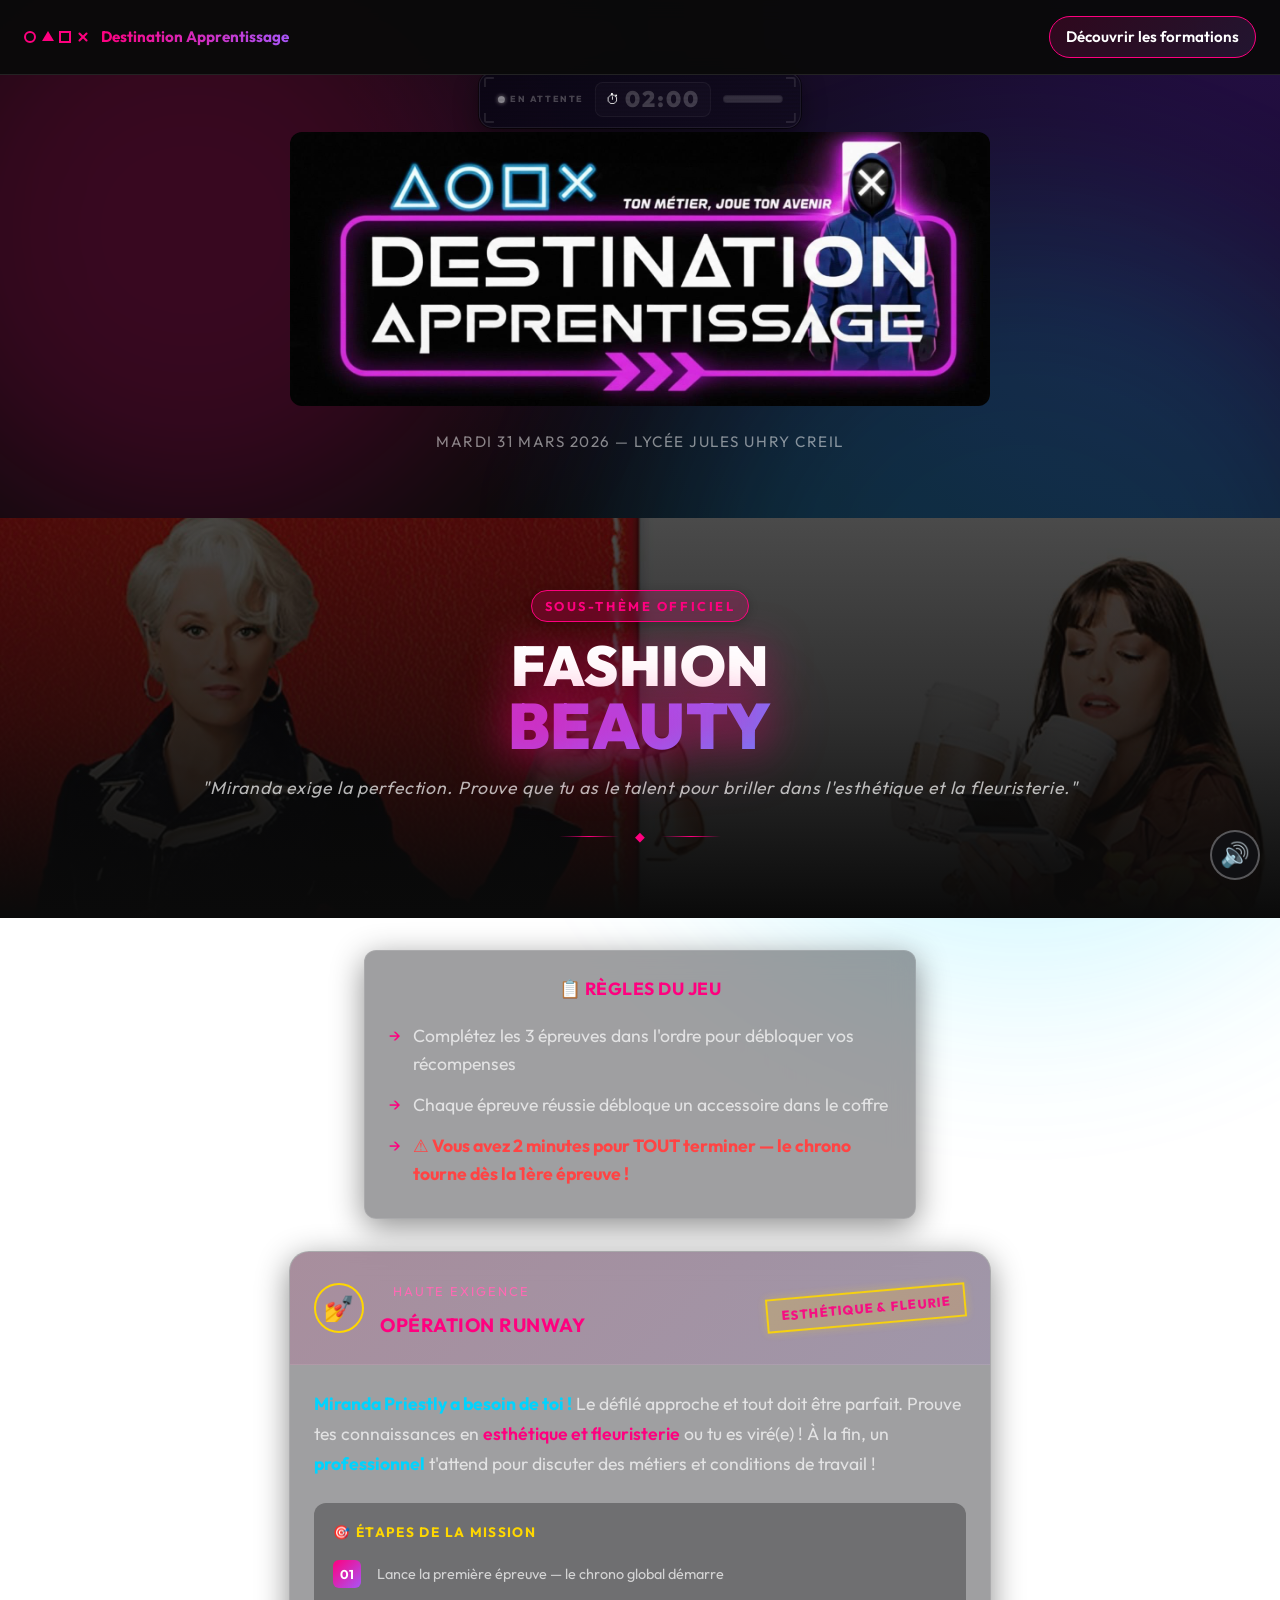
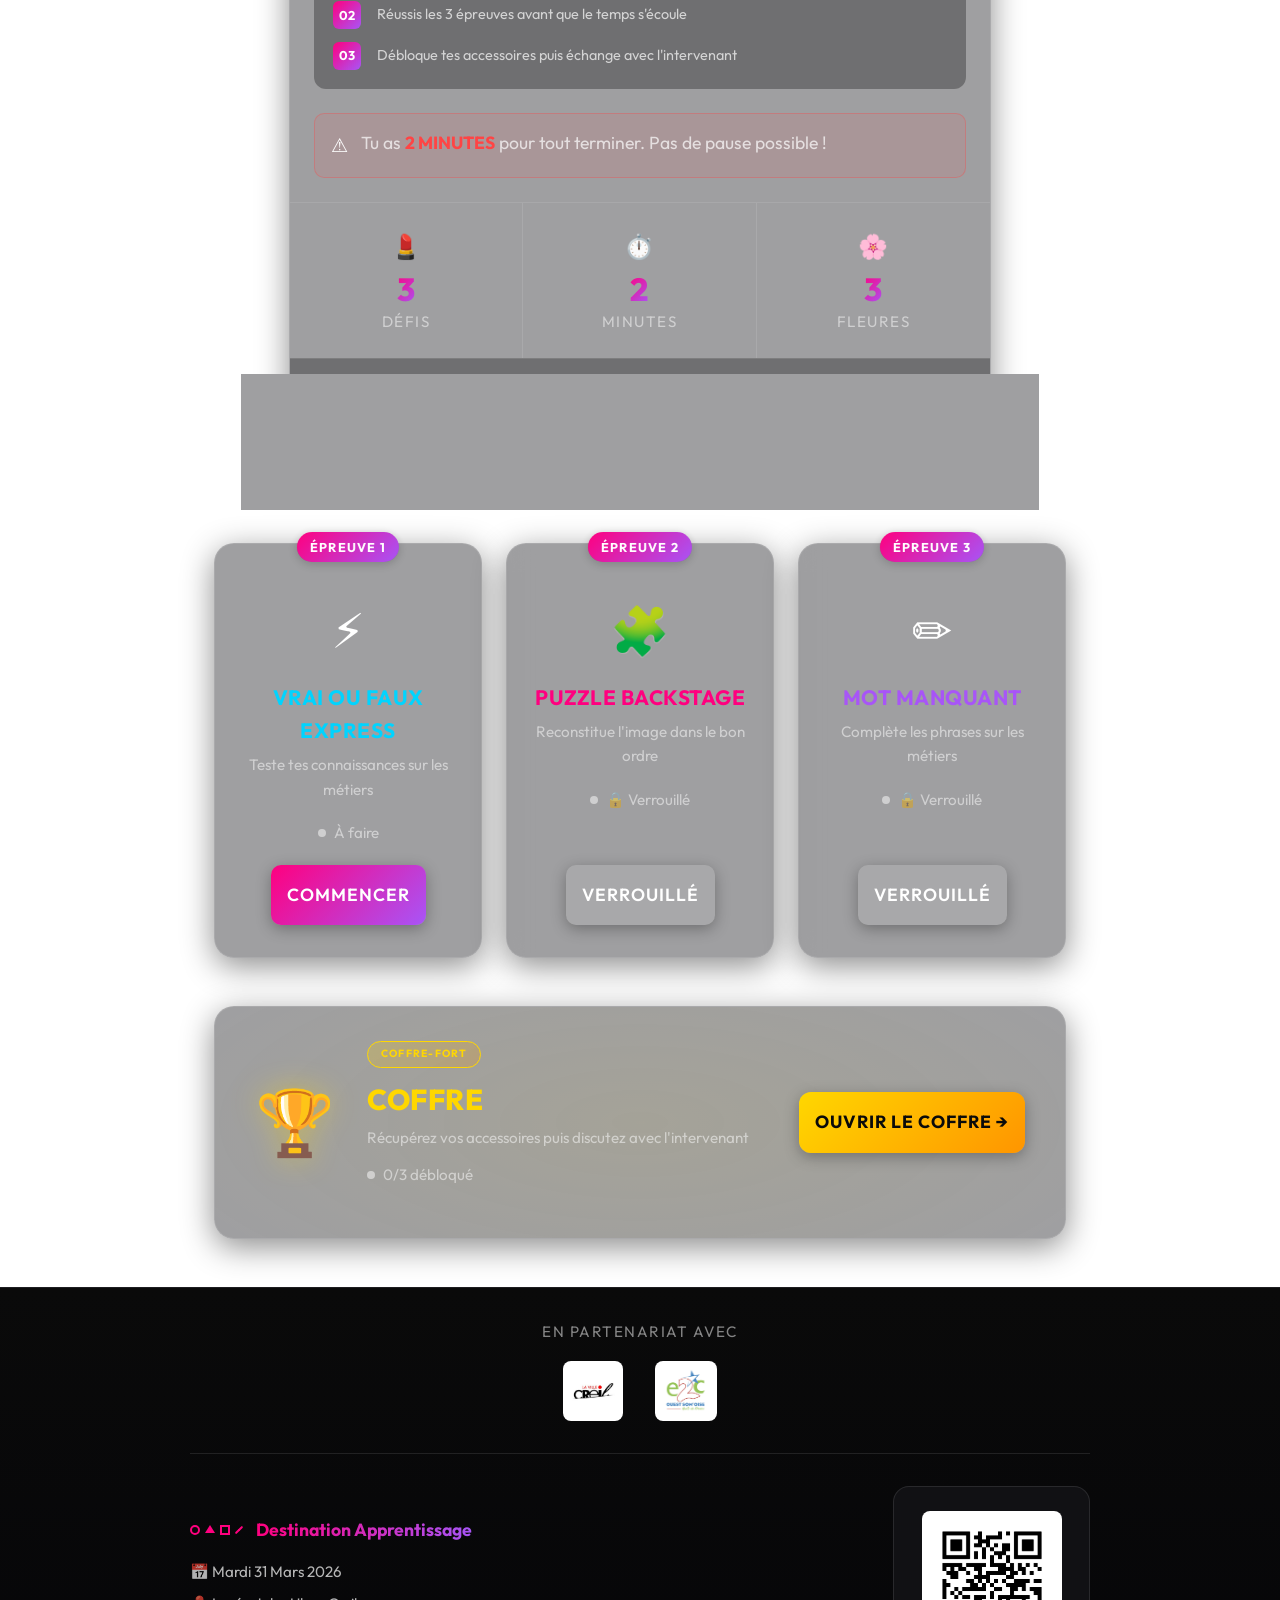
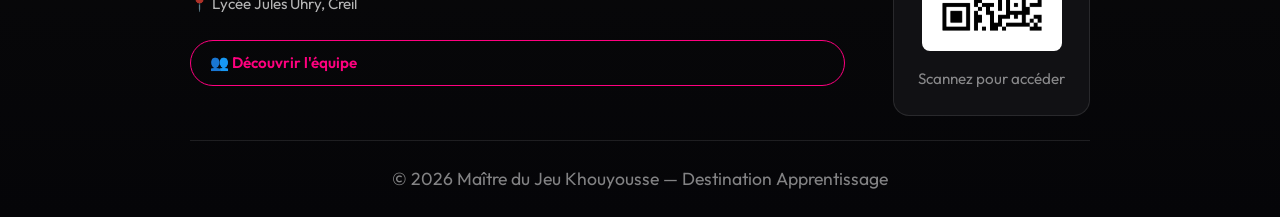
==== commit 3b62d6d8: "Update index.html" ====
--- a/index.html
+++ b/index.html
@@ -11,7 +11,10 @@
 <body>
   <div class="page-loader" id="page-loader">
     <div class="loader-content"><div class="loader-logo"><div class="loader-symbols">
-      <span class="loader-symbol circle"></span><span class="loader-symbol triangle"></span><span class="loader-symbol square"></span><span class="loader-symbol cross"></span>
+      <span class="loader-symbol circle"></span>
+      <span class="loader-symbol triangle"></span>
+      <span class="loader-symbol square"></span>
+      <span class="loader-symbol cross"></span>
     </div></div>
     <div class="loader-text">DESTINATION APPRENTISSAGE</div>
     <div class="loader-bar"><div class="loader-progress"></div></div>
@@ -84,7 +87,7 @@
         <div class="briefing-stats">
           <div class="stat-card"><span class="stat-icon">💄</span><span class="stat-number">3</span><span class="stat-text">DÉFIS</span></div>
           <div class="stat-card"><span class="stat-icon">⏱️</span><span class="stat-number">2</span><span class="stat-text">MINUTES</span></div>
-          <div class="stat-card"><span class="stat-icon">🌸</span><span class="stat-number">1</span><span class="stat-text">ÉCHANGE</span></div>
+          <div class="stat-card"><span class="stat-icon">🌸</span><span class="stat-number">3</span><span class="stat-text">FLEURES</span></div>
         </div>
         <div class="briefing-footer">
           <p>C'est tout ? Tu penses que c'est facile ? Ce n'est que le début, ma chérie.</p>
@@ -140,7 +143,11 @@
       <div class="footer-partners"><span class="partners-label">En partenariat avec</span><div class="partners-logos"><img src="img/logo-creil.png" alt="Ville de Creil" class="partner-logo"><img src="img/logo-e2c.jpg" alt="E2C" class="partner-logo"></div></div>
       <div class="footer-main">
         <div class="footer-info">
-          <div class="footer-logo"><div class="squid-symbols"><span class="symbol circle"></span><span class="symbol triangle"></span><span class="symbol square"></span><span class="symbol cross"></span></div><span class="footer-title">Destination Apprentissage</span></div>
+          <div class="footer-logo"><div class="squid-symbols">
+            <span class="symbol circle"></span>
+            <span class="symbol triangle"></span>
+            <span class="symbol square"></span>
+            <span class="symbol cross"></span></div><span class="footer-title">Destination Apprentissage</span></div>
           <p class="footer-date">📅 Mardi 31 Mars 2026</p><p class="footer-location">📍 Lycée Jules Uhry, Creil</p>
           <a href="equipe.html" class="btn-equipe">👥 Découvrir l'équipe</a>
         </div>
@@ -151,4 +158,4 @@
   </footer>
   <script src="js/loader.js"></script><script src="js/gameState.js"></script><script src="js/globalTimer.js"></script><script src="js/index.js"></script><script src="js/music.js"></script>
 </body>
-</html>+</html>
--- a/css/styles.css
+++ b/css/styles.css
@@ -3980,22 +3980,23 @@
 }
 
 /* =================================================================
-   ✨ AMÉLIORATIONS ÉVÉNEMENTIELLES (À COLLER TOUT À LA FIN)
+   ✨ AMÉLIORATIONS ÉVÉNEMENTIELLES (RÉGLAGE FIN)
    ================================================================= */
 
 body {
   font-family: 'Outfit', system-ui, -apple-system, sans-serif !important;
-  background: radial-gradient(circle at top right, #1a0b2e, var(--bg) 40%) !important;
+  /* DÉGRADÉ : Un violet légèrement plus riche qui se diffuse mieux */
+  background: radial-gradient(circle at top right, #240e45, var(--bg) 60%) !important;
   background-attachment: fixed !important;
 }
 
-/* EFFET GLASSMORPHISM (VERRE DÉPOLI) SUR LES CARTES */
+/* EFFET GLASSMORPHISM : Un peu plus transparent (0.40) pour laisser passer la lumière */
 .card, .game-content, .epreuve-card, .briefing-card-index, .coffre-banner, .mission-briefing-box {
-  background: rgba(17, 17, 20, 0.55) !important;
+  background: rgba(17, 17, 20, 0.40) !important; 
   backdrop-filter: blur(12px) !important;
   -webkit-backdrop-filter: blur(12px) !important;
-  border: 1px solid rgba(255, 255, 255, 0.1) !important;
-  box-shadow: 0 8px 32px 0 rgba(0, 0, 0, 0.37) !important;
+  border: 1px solid rgba(255, 255, 255, 0.12) !important;
+  box-shadow: 0 8px 32px 0 rgba(0, 0, 0, 0.45) !important;
 }
 
 /* BOUTONS : EFFET NÉON ET MICRO-INTERACTION AU CLIC */
@@ -4008,11 +4009,11 @@
 
 .btn-primary:hover:not(:disabled), .epreuve-btn:hover:not(.disabled), .coffre-banner-btn:hover {
   transform: translateY(-3px) scale(1.02) !important;
-  box-shadow: 0 8px 25px rgba(255, 0, 127, 0.5) !important;
+  box-shadow: 0 8px 25px rgba(255, 0, 127, 0.45) !important;
 }
 
 .btn-primary:active:not(:disabled), .epreuve-btn:active:not(.disabled), .coffre-banner-btn:active {
-  transform: translateY(1px) scale(0.98) !important; /* Effet d'enfoncement physique */
+  transform: translateY(1px) scale(0.98) !important; 
 }
 
 /* AMÉLIORATION DES TITRES ET BADGES */
@@ -4027,13 +4028,13 @@
 
 /* GLOW INTENSE SUR LES CARTES AU SURVOL */
 .epreuve-card:hover:not(.locked) {
-  border-color: rgba(255, 0, 127, 0.5) !important;
-  box-shadow: 0 10px 40px rgba(255, 0, 127, 0.25) !important;
+  border-color: rgba(255, 0, 127, 0.55) !important;
+  box-shadow: 0 10px 40px rgba(255, 0, 127, 0.3) !important;
 }
 
 .coffre-banner:hover {
-  border-color: rgba(255, 215, 0, 0.6) !important;
-  box-shadow: 0 10px 40px rgba(255, 215, 0, 0.25) !important;
+  border-color: rgba(255, 215, 0, 0.65) !important;
+  box-shadow: 0 10px 40px rgba(255, 215, 0, 0.3) !important;
 }
 
 /* =================================================================
@@ -4045,10 +4046,10 @@
   content: '';
   position: fixed;
   border-radius: 50%;
-  filter: blur(120px);
-  z-index: -1; /* Reste tout au fond */
-  opacity: 0.4;
-  pointer-events: none; /* Empêche de bloquer les clics */
+  filter: blur(100px); 
+  z-index: -1; 
+  opacity: 0.75; /* LÉGÈREMENT AUGMENTÉ pour le peps */
+  pointer-events: none; 
   animation: floatAura 15s infinite alternate ease-in-out;
 }
 
@@ -4058,7 +4059,7 @@
   left: -10%;
   width: 50vw;
   height: 50vw;
-  background: rgba(255, 0, 127, 0.25);
+  background: rgba(255, 0, 127, 0.25); /* +5% d'intensité */
 }
 
 /* Aura Cyan en bas à droite */
@@ -4067,15 +4068,14 @@
   right: -10%;
   width: 60vw;
   height: 60vw;
-  background: rgba(0, 212, 255, 0.15);
-  animation-delay: -5s; /* Désynchronise les mouvements */
+  background: rgba(0, 212, 255, 0.22); /* +4% d'intensité */
+  animation-delay: -5s; 
 }
 
 @keyframes floatAura {
   0% { transform: translate(0, 0) scale(1); }
   100% { transform: translate(8%, 12%) scale(1.2); }
 }
-
 
 /* 2. ANIMATIONS D'ENTRÉE EN CASCADE (FADE-UP) */
 .epreuve-card, .briefing-card-index, .coffre-banner {
@@ -4083,7 +4083,6 @@
   animation: slideUpFade 0.8s cubic-bezier(0.16, 1, 0.3, 1) forwards;
 }
 
-/* Délai pour que les cartes apparaissent l'une après l'autre */
 .epreuve-card:nth-child(1) { animation-delay: 0.1s; }
 .epreuve-card:nth-child(2) { animation-delay: 0.2s; }
 .epreuve-card:nth-child(3) { animation-delay: 0.3s; }
@@ -4094,7 +4093,6 @@
   to { opacity: 1; transform: translateY(0); }
 }
 
-
 /* 3. LÉVITATION DES ICÔNES DES ÉPREUVES */
 .epreuve-icon {
   display: inline-block;
@@ -4107,9 +4105,8 @@
 
 @keyframes floatIcon {
   0%, 100% { transform: translateY(0); }
-  50% { transform: translateY(-12px); filter: drop-shadow(0 5px 10px rgba(255,255,255,0.4)); }
-}
-
+  50% { transform: translateY(-12px); filter: drop-shadow(0 5px 10px rgba(255,255,255,0.35)); }
+}
 
 /* 4. PETIT DÉTAIL : BORDURE ANIMÉE SUR LE COFFRE */
 .coffre-banner {
@@ -4122,7 +4119,7 @@
   position: absolute;
   top: 0; left: -100%;
   width: 50%; height: 100%;
-  background: linear-gradient(90deg, transparent, rgba(255,215,0,0.2), transparent);
+  background: linear-gradient(90deg, transparent, rgba(255,215,0,0.18), transparent);
   transform: skewX(-20deg);
   animation: shine 4s infinite;
 }
@@ -4154,13 +4151,11 @@
    🔍 BOOSTER DE TAILLE DE TEXTE (MODE ÉQUILIBRÉ)
    ================================================================= */
 
-/* 1. Textes principaux (Paragraphes, règles, consignes) */
 p, .rules-list li, .briefing-intro, .chapter-content p, .membre-desc, 
 .mission-context p, .mission-objective p, .mission-rules li, .game-header p {
-  font-size: 1.1rem !important; /* Agrandissement léger, sans casser le design */
-}
-
-/* 2. Sous-textes et descriptifs */
+  font-size: 1.1rem !important; 
+}
+
 .hero-subtitle, .stat-text, .briefing-footer p, .epreuve-card p, 
 .epreuve-status, .warning-box p, .reward-link, .reward-status, .footer p, 
 .btn-formation, .footer-date, .footer-location, .qr-label, .partners-label, 
@@ -4170,25 +4165,21 @@
   font-size: 0.95rem !important; 
 }
 
-/* 3. Micro-textes (Badges, tags, compteurs) */
 .page-badge, .epreuve-badge, .mission-tag, .briefing-label, .timer-label, 
 .progress-item span, .qr-text, .briefing-stamp, .obj-number, .loader-status {
   font-size: 0.8rem !important; 
-  padding: 0.3rem 0.8rem !important; /* Rétablit un espacement normal */
-}
-
-/* 4. Éléments interactifs des jeux */
+  padding: 0.3rem 0.8rem !important; 
+}
+
 .quiz-option, .dd-part, .tri-btn, .memory-stat, .tri-stat, .dd-score-bar, .memory-card-back, .dd-score, .dd-errors {
   font-size: 1.05rem !important; 
 }
 
-/* 5. Boutons d'action principaux */
 .btn-primary, .epreuve-btn, .coffre-banner-btn, .btn-accept, .btn-validate-large {
   font-size: 1.1rem !important; 
-  padding: 1rem !important; /* Rétablit une taille de bouton raisonnable */
-}
-
-/* 6. CORRECTION SPÉCIFIQUE : Protection du Timer et de l'Équipe */
+  padding: 1rem !important; 
+}
+
 .global-timer-display {
   font-size: 1.4rem !important;
 }
@@ -4201,4 +4192,4 @@
   .global-timer-display {
     font-size: 1.15rem !important;
   }
-}+}
